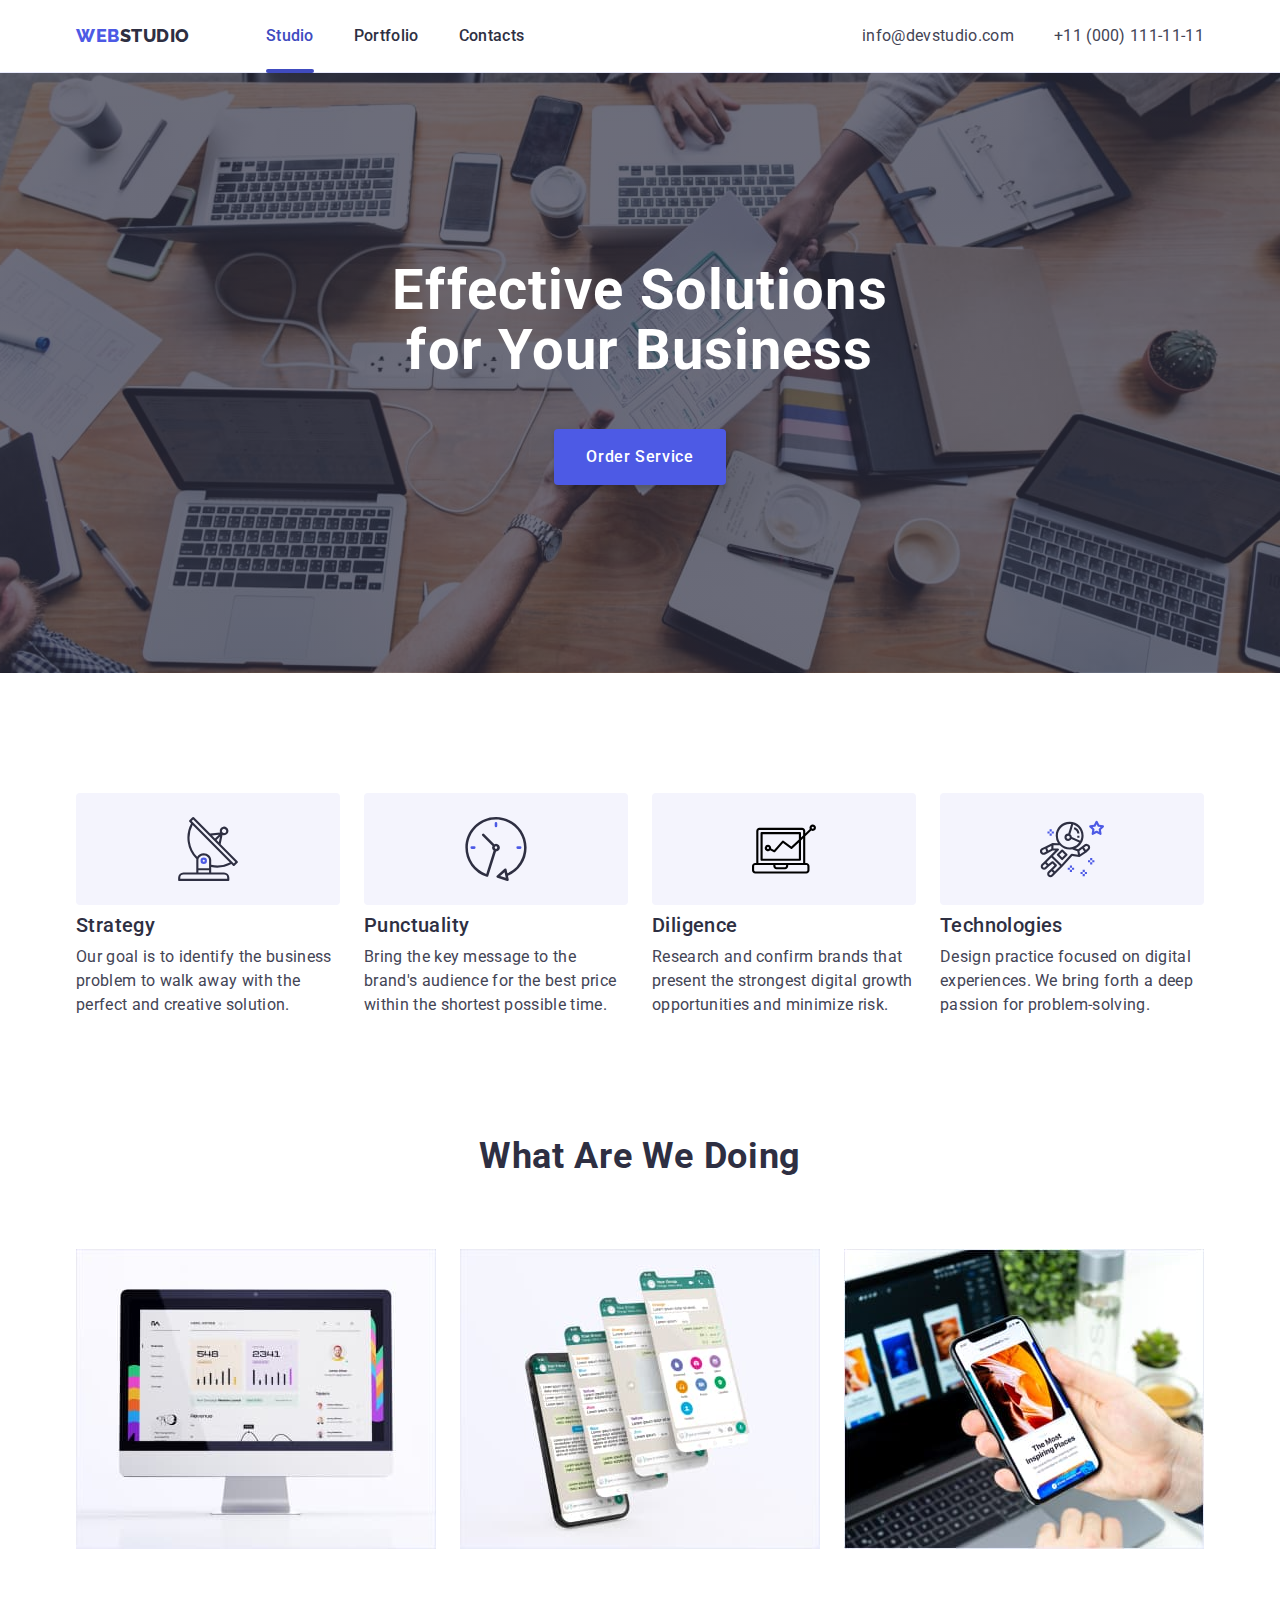
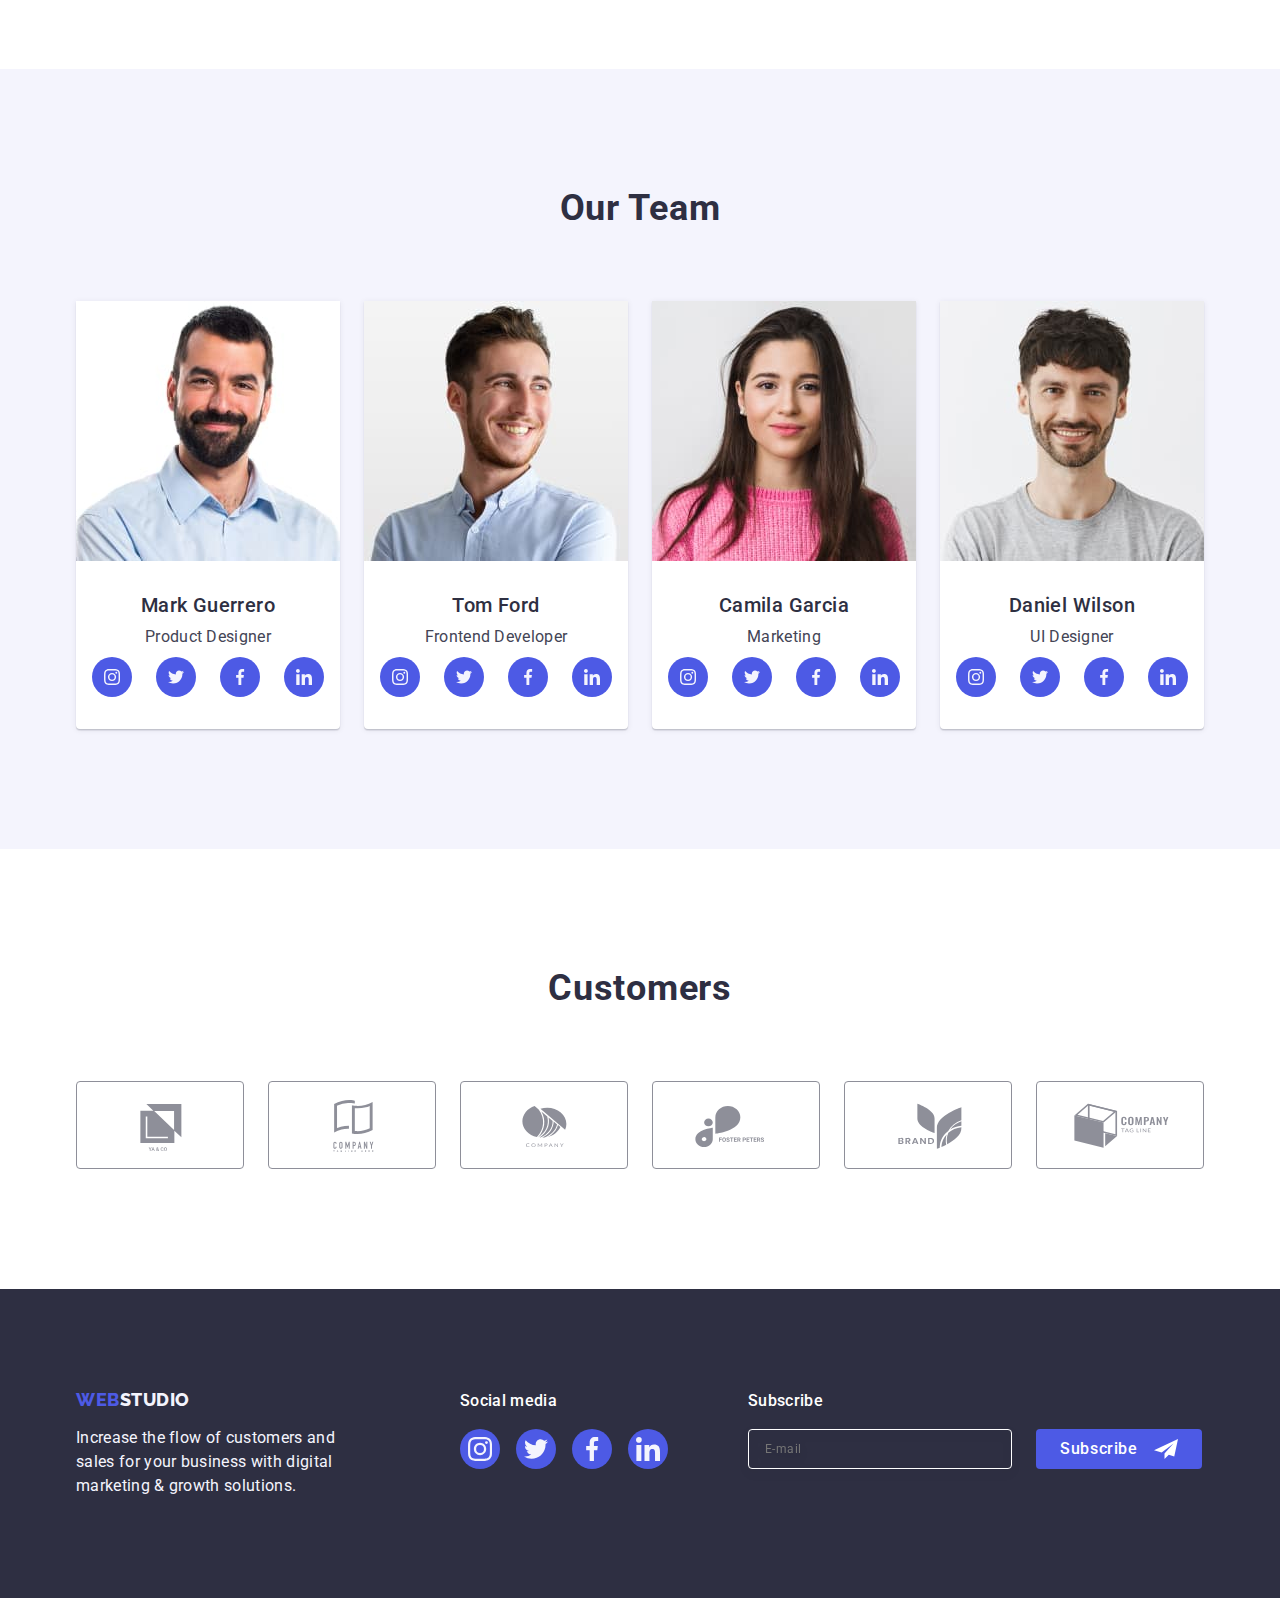
==== index.html @ 2771d373 "Initial commit" ====
<!DOCTYPE html>
<html lang="en">
  <head>
    <meta charset="UTF-8" />
    <meta name="viewport" content="width=device-width, initial-scale=1.0" />
    <link
      href="https://cdn.jsdelivr.net/npm/modern-normalize@2.0.0/modern-normalize.min.css"
      rel="stylesheet"
    />
    <link rel="preconnect" href="https://fonts.googleapis.com" />
    <link rel="preconnect" href="https://fonts.gstatic.com" crossorigin />
    <link
      href="https://fonts.googleapis.com/css2?family=Raleway:wght@800&family=Roboto:wght@400;500;700;900&display=swap"
      rel="stylesheet"
    />
    <link rel="stylesheet" href="./css/styles.css" />
    <title>Main Page</title>
  </head>
  <body>
    <header class="top-line">
      <div class="container navigation-container">
        <nav class="navigation">
          <a href="./index.html" class="logo link"
            >Web<span class="logo-change">Studio</span></a
          >
          <ul class="page-nav list">
            <li><a href="./index.html" class="link current">Studio</a></li>
            <li><a href="./portfolio.html" class="link">Portfolio</a></li>
            <li><a href="" class="link">Contacts</a></li>
          </ul>
        </nav>
        <address class="header-adres">
          <ul class="contacts list">
            <li>
              <a href="mailto:info@devstudio.com" class="link"
                >info@devstudio.com</a
              >
            </li>
            <li>
              <a href="tel:+110001111111" class="link">+11 (000) 111-11-11</a>
            </li>
          </ul>
        </address>
      </div>
    </header>
    <main>
      <section class="main-section">
        <div class="container">
          <h1 class="main-title">Effective Solutions for Your Business</h1>
          <button type="button" class="main-button" data-modal-open>
            Order Service
          </button>
        </div>
      </section>
      <section class="prof-section">
        <div class="container">
          <h2 class="visually-hidden">Advantages</h2>
          <ul class="prof-list list">
            <li class="prof-item">
              <div class="adv-icon-container">
                <svg class="adv-icon" width="64" height="64">
                  <use href="./images/icons.svg#icon-antenna"></use>
                </svg>
              </div>
              <h3 class="prof-title">Strategy</h3>
              <p class="prof-text">
                Our goal is to identify the business problem to walk away with
                the perfect and creative solution.
              </p>
            </li>
            <li class="prof-item">
              <div class="adv-icon-container">
                <svg class="adv-icon" width="64" height="64">
                  <use href="./images/icons.svg#icon-clock"></use>
                </svg>
              </div>
              <h3 class="prof-title">Punctuality</h3>
              <p class="prof-text">
                Bring the key message to the brand's audience for the best price
                within the shortest possible time.
              </p>
            </li>
            <li class="prof-item">
              <div class="adv-icon-container">
                <svg class="adv-icon" width="64" height="64">
                  <use href="./images/icons.svg#icon-vector"></use>
                </svg>
              </div>
              <h3 class="prof-title">Diligence</h3>
              <p class="prof-text">
                Research and confirm brands that present the strongest digital
                growth opportunities and minimize risk.
              </p>
            </li>
            <li class="prof-item">
              <div class="adv-icon-container">
                <svg class="adv-icon" width="64" height="64">
                  <use href="./images/icons.svg#icon-astronaut"></use>
                </svg>
              </div>
              <h3 class="prof-title">Technologies</h3>
              <p class="prof-text">
                Design practice focused on digital experiences. We bring forth a
                deep passion for problem-solving.
              </p>
            </li>
          </ul>
        </div>
      </section>
      <section class="section-projects">
        <div class="container">
          <h2 class="title">What are we doing</h2>
          <ul class="projects-list list">
            <li class="projects-item">
              <img
                src="./images/img1.jpg"
                alt="computer"
                width="360"
                height="300"
              />
            </li>
            <li class="projects-item">
              <img
                src="./images/img2.jpg"
                alt="telephone"
                width="360"
                height="300"
              />
            </li>
            <li class="projects-item">
              <img
                src="./images/img3.jpg"
                alt="telephone"
                width="360"
                height="300"
              />
            </li>
          </ul>
        </div>
      </section>
      <section class="section-our-team">
        <div class="container">
          <h2 class="title">Our Team</h2>
          <ul class="our-team-list list">
            <li class="our-team-item">
              <img
                src="./images/teamcard1.jpg"
                alt="mark"
                width="264"
                height="260"
              />
              <div class="team-container">
                <h3 class="team-title">Mark Guerrero</h3>
                <p class="our-team-text">Product Designer</p>
                <ul class="team-sm-list list">
                  <li class="team-sm-item">
                    <a href="" class="link">
                      <svg class="icon" width="16" height="16">
                        <use
                          href="./images/icons.svg#icon-instagram-logo"
                        ></use>
                      </svg>
                    </a>
                  </li>
                  <li class="team-sm-item">
                    <a href="" class="link">
                      <svg class="icon" width="16" height="16">
                        <use href="./images/icons.svg#icon-twitter-logo"></use>
                      </svg>
                    </a>
                  </li>
                  <li class="team-sm-item">
                    <a href="" class="link">
                      <svg class="icon" width="16" height="16">
                        <use href="./images/icons.svg#icon-facebook-logo"></use>
                      </svg>
                    </a>
                  </li>
                  <li class="team-sm-item">
                    <a href="" class="link">
                      <svg class="icon" width="16" height="16">
                        <use href="./images/icons.svg#icon-linkedin-logo"></use>
                      </svg>
                    </a>
                  </li>
                </ul>
              </div>
            </li>
            <li class="our-team-item">
              <img
                src="./images/teamcard2.jpg"
                alt="tom"
                width="264"
                height="260"
              />
              <div class="team-container">
                <h3 class="team-title">Tom Ford</h3>
                <p class="our-team-text">Frontend Developer</p>
                <ul class="team-sm-list list">
                  <li class="team-sm-item">
                    <a href="" class="link">
                      <svg class="icon" width="16" height="16">
                        <use
                          href="./images/icons.svg#icon-instagram-logo"
                        ></use>
                      </svg>
                    </a>
                  </li>
                  <li class="team-sm-item">
                    <a href="" class="link">
                      <svg class="icon" width="16" height="16">
                        <use href="./images/icons.svg#icon-twitter-logo"></use>
                      </svg>
                    </a>
                  </li>
                  <li class="team-sm-item">
                    <a href="" class="link">
                      <svg class="icon" width="16" height="16">
                        <use href="./images/icons.svg#icon-facebook-logo"></use>
                      </svg>
                    </a>
                  </li>
                  <li class="team-sm-item">
                    <a href="" class="link">
                      <svg class="icon" width="16" height="16">
                        <use href="./images/icons.svg#icon-linkedin-logo"></use>
                      </svg>
                    </a>
                  </li>
                </ul>
              </div>
            </li>
            <li class="our-team-item">
              <img
                src="./images/teamcard3.jpg"
                alt="camila"
                width="264"
                height="260"
              />
              <div class="team-container">
                <h3 class="team-title">Camila Garcia</h3>
                <p class="our-team-text">Marketing</p>
                <ul class="team-sm-list list">
                  <li class="team-sm-item">
                    <a href="" class="link">
                      <svg class="icon" width="16" height="16">
                        <use
                          href="./images/icons.svg#icon-instagram-logo"
                        ></use>
                      </svg>
                    </a>
                  </li>
                  <li class="team-sm-item">
                    <a href="" class="link">
                      <svg class="icon" width="16" height="16">
                        <use href="./images/icons.svg#icon-twitter-logo"></use>
                      </svg>
                    </a>
                  </li>
                  <li class="team-sm-item">
                    <a href="" class="link">
                      <svg class="icon" width="16" height="16">
                        <use href="./images/icons.svg#icon-facebook-logo"></use>
                      </svg>
                    </a>
                  </li>
                  <li class="team-sm-item">
                    <a href="" class="link">
                      <svg class="icon" width="16" height="16">
                        <use href="./images/icons.svg#icon-linkedin-logo"></use>
                      </svg>
                    </a>
                  </li>
                </ul>
              </div>
            </li>
            <li class="our-team-item">
              <img
                src="./images/teamcard4.jpg"
                alt="daniel"
                width="264"
                height="260"
              />
              <div class="team-container">
                <h3 class="team-title">Daniel Wilson</h3>
                <p class="our-team-text">UI Designer</p>
                <ul class="team-sm-list list">
                  <li class="team-sm-item">
                    <a href="" class="link">
                      <svg class="icon" width="16" height="16">
                        <use
                          href="./images/icons.svg#icon-instagram-logo"
                        ></use>
                      </svg>
                    </a>
                  </li>
                  <li class="team-sm-item">
                    <a href="" class="link">
                      <svg class="icon" width="16" height="16">
                        <use href="./images/icons.svg#icon-twitter-logo"></use>
                      </svg>
                    </a>
                  </li>
                  <li class="team-sm-item">
                    <a href="" class="link">
                      <svg class="icon" width="16" height="16">
                        <use href="./images/icons.svg#icon-facebook-logo"></use>
                      </svg>
                    </a>
                  </li>
                  <li class="team-sm-item">
                    <a href="" class="link">
                      <svg class="icon" width="16" height="16">
                        <use href="./images/icons.svg#icon-linkedin-logo"></use>
                      </svg>
                    </a>
                  </li>
                </ul>
              </div>
            </li>
          </ul>
        </div>
      </section>
      <section class="section-customers">
        <div class="container">
          <h2 class="title">Customers</h2>
          <ul class="customers-list list">
            <li class="customers-item">
              <a href="" class="link">
                <svg class="icon" width="104" height="56">
                  <use href="./images/icons.svg#icon-customer-1"></use>
                </svg>
              </a>
            </li>
            <li class="customers-item">
              <a href="" class="link">
                <svg class="icon" width="104" height="56">
                  <use href="./images/icons.svg#icon-customer-2"></use>
                </svg>
              </a>
            </li>
            <li class="customers-item">
              <a href="" class="link">
                <svg class="icon" width="104" height="56">
                  <use href="./images/icons.svg#icon-customer-3"></use>
                </svg>
              </a>
            </li>
            <li class="customers-item">
              <a href="" class="link">
                <svg class="icon" width="104" height="56">
                  <use href="./images/icons.svg#icon-customer-4"></use>
                </svg>
              </a>
            </li>
            <li class="customers-item">
              <a href="" class="link">
                <svg class="icon" width="104" height="56">
                  <use href="./images/icons.svg#icon-customer-5"></use>
                </svg>
              </a>
            </li>
            <li class="customers-item">
              <a href="" class="link">
                <svg class="icon" width="104" height="56">
                  <use href="./images/icons.svg#icon-customer-6"></use>
                </svg>
              </a>
            </li>
          </ul>
        </div>
      </section>
    </main>
    <footer class="bottom">
      <div class="father-footer-container container">
        <div class="footer-info-container">
          <a href="./index.html" class="logo link"
            >Web<span class="logo-change-footer">Studio</span></a
          >
          <p class="footer-text">
            Increase the flow of customers and sales for your business with
            digital marketing & growth solutions.
          </p>
        </div>
        <div class="footer-sm-container">
          <p class="sm-sub-text">Social media</p>
          <ul class="footer-sm-list list">
            <li class="footer-sm-item">
              <a href="" class="link">
                <svg class="icon" width="24" height="24">
                  <use href="./images/icons.svg#icon-instagram-logo"></use>
                </svg>
              </a>
            </li>
            <li class="footer-sm-item">
              <a href="" class="link">
                <svg class="icon" width="24" height="24">
                  <use href="./images/icons.svg#icon-twitter-logo"></use>
                </svg>
              </a>
            </li>
            <li class="footer-sm-item">
              <a href="" class="link">
                <svg class="icon" width="24" height="24">
                  <use href="./images/icons.svg#icon-facebook-logo"></use>
                </svg>
              </a>
            </li>
            <li class="footer-sm-item">
              <a href="" class="link">
                <svg class="icon" width="24" height="24">
                  <use href="./images/icons.svg#icon-linkedin-logo"></use>
                </svg>
              </a>
            </li>
          </ul>
        </div>
        <div class="footer-sub-container">
          <p class="sm-sub-text">Subscribe</p>
          <form class="footer-form">
            <label class="footer-label">
              <input
                type="email"
                class="footer-input"
                name="email-address"
                placeholder="E-mail"
              />
            </label>
            <button type="submit" class="footer-button button">
              Subscribe
              <svg class="icon" width="24" height="24">
                <use href="./images/icons.svg#icon-frame"></use>
              </svg>
            </button>
          </form>
        </div>
      </div>
    </footer>
    <div class="backdrop is-hidden" data-modal>
      <div class="modal">
        <button type="button" class="close-button" data-modal-close>
          <svg class="close-icon" width="8" height="8">
            <use href="./images/icons.svg#icon-close-black"></use>
          </svg>
        </button>
        <p class="modal-p">Leave your contacts and we will call you back</p>
        <form class="modal-form">
          <div class="modal-form-container">
            <label class="modal-label" for="user-name">Name</label>
            <div class="modal-input-container">
              <input
                type="text"
                class="modal-input"
                name="user-name"
                id="user-name"
              />
              <svg class="icon" width="18" height="24">
                <use href="./images/icons.svg#icon-person"></use>
              </svg>
            </div>
          </div>
          <div class="modal-form-container">
            <label class="modal-label" for="user-phone">Phone</label>
            <div class="modal-input-container">
              <input
                type="text"
                class="modal-input"
                name="user-phone"
                id="user-phone"
              />
              <svg class="icon" width="18" height="24">
                <use href="./images/icons.svg#icon-phone"></use>
              </svg>
            </div>
          </div>
          <div class="modal-form-container">
            <label class="modal-label" for="user-email">Email</label>
            <div class="modal-input-container">
              <input
                type="text"
                class="modal-input"
                name="user-email"
                id="user-email"
              />
              <svg class="icon" width="18" height="24">
                <use href="./images/icons.svg#icon-email"></use>
              </svg>
            </div>
          </div>
          <div class="modal-form-area-container">
            <label class="modal-label" for="user-comment">Comment</label>
            <textarea
              class="modal-area"
              id="user-comment"
              name="user-comment"
              placeholder="Text input"
            ></textarea>
          </div>
          <div class="modal-form-check-container">
            <input
              type="checkbox"
              class="visually-hidden"
              name="user-privacy"
              id="user-privacy"
              value="true"
            />
            <label class="modal-check-label" for="user-privacy"
              ><span class="label-span"
                ><svg class="icon" width="10" height="8">
                  <use href="./images/icons.svg#icon-check"></use></svg></span
              >I accept the terms and conditions of the
              <a href="" class="label-link">Privacy Policy</a></label
            >
          </div>
          <button type="submit" class="modal-button">Send</button>
        </form>
      </div>
    </div>
    <script src="./js/modal.js"></script>
  </body>
</html>
---- css/styles.css ----
body {
  font-family: "Roboto", sans-serif;
  color: #434455;
  background-color: var(--white-color);
  font-size: 16px;
  line-height: 1.5;
  letter-spacing: 0.02em;
}

:root {
  --cloud-color: #f4f4fd;
  --navy-color: #2e2f42;
  --white-color: #ffffff;
  --iris-color: #4d5ae5;
  --ocean-color: #404bbf;
  --corn-color: #e7e9fc;
  --light-slate-color: #8e8f99;
  --green-color: #31d0aa;
  --dairy-color: #fcfcfc;
}

p,
h1,
h2,
h3,
h4,
h5,
h6 {
  margin-top: 0;
  margin-bottom: 0;
}

ul {
  margin-top: 0;
  margin-bottom: 0;
  padding-left: 0;
}

img {
  display: block;
}

button {
  font-family: inherit;
  color: currentColor;
}

input {
  font-family: inherit;
}

.container {
  width: 1158px;
  margin: 0 auto;
  padding-left: 15px;
  padding-right: 15px;
}

.navigation-container {
  display: flex;
  justify-content: space-between;
}

.top-line {
  border-bottom: 1px solid var(--corn-color);
  box-shadow: 0px 1px 6px 0px rgba(46, 47, 66, 0.08),
    0px 1px 1px 0px rgba(46, 47, 66, 0.16),
    0px 2px 1px 0px rgba(46, 47, 66, 0.08);
}

.navigation {
  display: flex;
  align-items: center;
}

.logo {
  font-family: "Raleway", sans-serif;
  font-weight: 800;
  font-size: 18px;
  line-height: 1.17;
  letter-spacing: 0.03em;
  text-transform: uppercase;
  text-decoration: none;
  color: var(--iris-color);
  display: flex;
  margin-right: 76px;
}

.logo-change {
  color: var(--navy-color);
}

.list {
  list-style: none;
  padding: 0;
  margin: 0;
}

.page-nav {
  display: flex;
  gap: 40px;
  margin: 0 auto;
}

.page-nav .link {
  font-weight: 500;
  font-style: normal;
  text-decoration: none;
  color: var(--navy-color);
  display: block;
  padding-top: 24px;
  padding-bottom: 24px;
  transition: color 250ms cubic-bezier(0.4, 0, 0.2, 1);
}

.page-nav .link:hover,
.page-nav .link:active,
.page-nav .link:focus {
  color: var(--ocean-color);
}

.page-nav .link.current {
  color: var(--ocean-color);
}

.current {
  position: relative;
}

.current::after {
  content: "";
  width: 100%;
  height: 4px;
  border-radius: 2px;
  position: absolute;
  bottom: -1px;
  background-color: var(--ocean-color);
  left: 0;
}

.header-adres {
  font-style: normal;
  display: flex;
}

.contacts {
  display: flex;
  gap: 40px;
}

.contacts .link {
  font-style: normal;
  text-decoration: none;
  color: #434455;
  display: block;
  padding-top: 24px;
  padding-bottom: 24px;
  transition: color 250ms cubic-bezier(0.4, 0, 0.2, 1);
}

.contacts .link:hover,
.contacts .link:active,
.contacts .link:focus {
  color: var(--ocean-color);
}

.bottom {
  background-color: var(--navy-color);
  padding-top: 100px;
  padding-bottom: 100px;
}

.bottom .logo {
  display: inline-block;
  margin-bottom: 16px;
  margin-right: 0;
}

.logo-change-footer {
  color: var(--cloud-color);
}

.footer-text {
  color: var(--cloud-color);
  display: flex;
  width: 264px;
  flex-direction: column;
  flex-shrink: 0;
}

.father-footer-container {
  display: flex;
  align-items: baseline;
}

.footer-info-container {
  margin-right: 120px;
}

.footer-sm-container {
  margin-right: 80px;
}

.sm-sub-text {
  font-weight: 500;
  color: var(--white-color);
  margin-bottom: 16px;
}

.footer-sm-list {
  display: flex;
  gap: 16px;
}

.footer-sm-list .link {
  display: flex;
  justify-content: center;
  align-items: center;
  width: 40px;
  height: 40px;
  border-radius: 50%;
  background-color: var(--iris-color);
  transition: background-color 250ms cubic-bezier(0.4, 0, 0.2, 1);
}

.footer-sm-list .icon {
  fill: var(--cloud-color);
}

.footer-sm-list .link:hover,
.footer-sm-list .link:focus {
  background-color: var(--green-color);
}

.footer-form {
  display: flex;
  gap: 24px;
}

.footer-input {
  padding-left: 16px;
  border-radius: 4px;
  border: 1px solid var(--white-color);
  width: 264px;
  height: 40px;
  flex-shrink: 0;
  background-color: transparent;
  color: var(--white-color);
  font-size: 12px;
  line-height: 1.5;
  letter-spacing: 0.04em;
  filter: drop-shadow(0px 4px 4px rgba(0, 0, 0, 0.15));
}

.footer-button {
  display: flex;
  cursor: pointer;
  min-width: 165px;
  height: 40px;
  padding: 8px 24px;
  justify-content: center;
  align-items: center;
  border-radius: 4px;
  border: none;
  background-color: var(--iris-color);
  color: var(--white-color);
  font-weight: 500;
  letter-spacing: 0.04em;
  line-height: 1.5;
  text-align: center;
  fill: var(--white-color);
  transition: background-color 250ms cubic-bezier(0.4, 0, 0.2, 1);
}

.footer-button .icon {
  margin-left: 16px;
}

.footer-button:is(:hover, :focus) {
  background-color: var(--green-color);
}

.backdrop.is-hidden {
  visibility: hidden;
  opacity: 0;
  pointer-events: none;
}

.backdrop {
  position: fixed;
  top: 0;
  left: 0;
  width: 100%;
  height: 100%;
  opacity: 1;
  background-color: rgba(46, 47, 66, 0.4);
  transition: opacity 250ms cubic-bezier(0.4, 0, 0.2, 1),
    visibility 250ms cubic-bezier(0.4, 0, 0.2, 1);
  visibility: visible;
}

.modal {
  position: absolute;
  top: 50%;
  left: 50%;
  transform: translate(-50%, -50%) scale(1);
  width: 408px;
  min-height: 584px;
  background-color: var(--dairy-color);
  box-shadow: 0px 2px 1px 0px rgba(0, 0, 0, 0.2),
    0px 1px 3px 0px rgba(0, 0, 0, 0.12), 0px 1px 1px 0px rgba(0, 0, 0, 0.14);
  border-radius: 4px;
  transition: transform 250ms cubic-bezier(0.4, 0, 0.2, 1);
  padding: 72px 24px 24px 24px;
}

.close-button {
  position: absolute;
  top: 24px;
  right: 24px;
  width: 24px;
  height: 24px;
  border-radius: 50%;
  display: flex;
  align-items: center;
  justify-content: center;
  background-color: var(--corn-color);
  border: 1px solid rgba(0, 0, 0, 0.1);
  padding: 0;
  cursor: pointer;
  transition: background-color 250ms cubic-bezier(0.4, 0, 0.2, 1),
    border 250ms cubic-bezier(0.4, 0, 0.2, 1);
}

.close-button:is(:hover, :focus) {
  background-color: var(--ocean-color);
  border: none;
  fill: var(--white-color);
}

.close-icon {
  transition: fill 250ms cubic-bezier(0.4, 0, 0.2, 1);
}

.modal-p {
  font-weight: 500;
  text-align: center;
  color: var(--navy-color);
  margin-bottom: 16px;
}

.modal-form-container {
  margin-bottom: 8px;
}

.modal-label {
  font-size: 12px;
  line-height: 1.17;
  letter-spacing: 0.04em;
  color: var(--light-slate-color);
  display: block;
  margin-bottom: 4px;
}

.modal-input-container {
  position: relative;
}

.modal-input {
  width: 100%;
  height: 40px;
  border: 1px solid rgba(46, 47, 66, 0.4);
  border-radius: 4px;
  background-color: transparent;
  padding-left: 38px;
  outline: transparent;
  transition: border-color 250ms cubic-bezier(0.4, 0, 0.2, 1);
}

.modal-input:focus {
  border-color: var(--iris-color);
}

.modal-input-container .icon {
  position: absolute;
  left: 16px;
  top: 50%;
  transform: translateY(-50%);
  transition: fill 250ms cubic-bezier(0.4, 0, 0.2, 1);
}

.modal-input:focus + .icon {
  fill: var(--iris-color);
}

.modal-form-area-container {
  margin-bottom: 16px;
}

.modal-area {
  width: 100%;
  height: 120px;
  font-size: 12px;
  line-height: 1.17;
  letter-spacing: 0.04em;
  color: rgba(46, 47, 66, 0.4);
  border: 1px solid rgba(46, 47, 66, 0.4);
  border-radius: 4px;
  background-color: transparent;
  padding: 8px 16px;
  outline: transparent;
  resize: none;
  transition: border-color 250ms cubic-bezier(0.4, 0, 0.2, 1);
}

.modal-area:focus {
  border-color: var(--iris-color);
}

.modal-form-check-container {
  margin-bottom: 24px;
}

.modal-check-label {
  font-size: 12px;
  line-height: 1.17;
  letter-spacing: 0.04em;
  color: var(--light-slate-color);
}

.label-span {
  width: 16px;
  height: 16px;
  border: 1px solid rgba(46, 47, 66, 0.4);
  border-radius: 2px;
  transition: background-color 250ms cubic-bezier(0.4, 0, 0.2, 1),
    border 250ms cubic-bezier(0.4, 0, 0.2, 1),
    fill 250ms cubic-bezier(0.4, 0, 0.2, 1);
  display: inline-flex;
  align-items: center;
  justify-content: center;
  fill: transparent;
  margin-right: 8px;
}

.modal-form-check-container
  input[type="checkbox"]:checked
  + .modal-check-label
  .label-span {
  background-color: var(--ocean-color);
  border: none;
  fill: var(--cloud-color);
}

.label-link {
  color: var(--iris-color);
}

.modal-button {
  display: block;
  margin: 0 auto;
  min-width: 169px;
  height: 56px;
  font-weight: 500;
  letter-spacing: 0.04em;
  line-height: 1.5;
  color: var(--white-color);
  cursor: pointer;
  background-color: var(--iris-color);
  border: none;
  border-radius: 4px;
  transition: background-color 250ms cubic-bezier(0.4, 0, 0.2, 1);
}

.modal-button:is(:hover, :focus) {
  background-color: var(--ocean-color);
}

.main-section {
  background-image: linear-gradient(
      rgba(46, 47, 66, 0.7),
      rgba(46, 47, 66, 0.7)
    ),
    url(../images/people-office.jpg);
  background-repeat: no-repeat;
  background-position: center;
  background-size: cover;
  margin: 0 auto;
  background-color: var(--navy-color);
  padding-top: 188px;
  padding-bottom: 188px;
  max-width: 1440px;
}

.main-title {
  font-size: 56px;
  font-weight: 700;
  line-height: 1.07;
  letter-spacing: 0.02em;
  text-align: center;
  color: var(--white-color);
  display: flex;
  max-width: 496px;
  flex-direction: column;
  flex-shrink: 0;
  margin: 0 auto;
  margin-bottom: 48px;
}

.main-button {
  font-weight: 500;
  letter-spacing: 0.04em;
  line-height: 1.5;
  color: var(--white-color);
  background-color: var(--iris-color);
  cursor: pointer;
  display: block;
  min-width: 169px;
  padding: 16px 32px;
  border: none;
  border-radius: 4px;
  box-shadow: 0px 4px 4px 0px rgba(0, 0, 0, 0.15);
  margin: 0 auto;
  transition: background-color 250ms cubic-bezier(0.4, 0, 0.2, 1);
}

.main-button:hover,
.main-button:focus {
  background-color: var(--ocean-color);
}

.prof-list {
  display: flex;
  gap: 24px;
}

.prof-item {
  width: calc((100% - 72px) / 4);
}

.prof-section {
  padding-top: 120px;
  padding-bottom: 120px;
}

.visually-hidden {
  position: absolute;
  overflow: hidden;
  clip: rect(0 0 0 0);
  clip-path: inset(100%);
  white-space: nowrap;
  width: 1px;
  height: 1px;
  margin: -1px;
  padding: 0;
  border: 0;
}

.adv-icon-container {
  display: flex;
  justify-content: center;
  align-items: center;
  height: 112px;
  border-radius: 4px;
  background-color: var(--cloud-color);
  margin-bottom: 8px;
}

.prof-title {
  font-size: 20px;
  font-weight: 500;
  line-height: 1.2;
  letter-spacing: 0.02em;
  color: var(--navy-color);
  margin-bottom: 8px;
}

.section-projects {
  padding-bottom: 120px;
}

.projects-list {
  display: flex;
  gap: 24px;
}

.projects-item {
  width: calc((100% - 48px) / 3);
}

.section-projects .title {
  font-size: 36px;
  font-weight: 700;
  line-height: 1.11;
  letter-spacing: 0.02em;
  text-transform: capitalize;
  color: var(--navy-color);
  text-align: center;
  margin-bottom: 72px;
}

.section-our-team {
  background-color: var(--cloud-color);
  padding-top: 120px;
  padding-bottom: 120px;
}

.section-our-team .title {
  font-size: 36px;
  font-weight: 700;
  line-height: 1.11;
  letter-spacing: 0.02em;
  text-transform: capitalize;
  color: var(--navy-color);
  text-align: center;
  margin-bottom: 72px;
}

.our-team-list {
  display: flex;
  gap: 24px;
}

.our-team-item {
  width: calc((100% - 72px) / 4);
  background-color: var(--white-color);
  border-radius: 0px 0px 4px 4px;
  box-shadow: 0px 2px 1px 0px rgba(46, 47, 66, 0.08),
    0px 1px 1px 0px rgba(46, 47, 66, 0.16),
    0px 1px 6px 0px rgba(46, 47, 66, 0.08);
}

.team-container {
  padding: 32px 0;
}

.team-title {
  font-size: 20px;
  font-weight: 500;
  line-height: 1.2;
  letter-spacing: 0.02em;
  color: var(--navy-color);
  text-align: center;
  margin-bottom: 8px;
}

.our-team-text {
  text-align: center;
  margin-bottom: 8px;
}

.team-sm-list {
  display: flex;
  gap: 24px;
  justify-content: center;
}

.team-sm-list .link {
  display: flex;
  justify-content: center;
  align-items: center;
  width: 40px;
  height: 40px;
  border-radius: 50%;
  background-color: var(--iris-color);
  transition: background-color 250ms cubic-bezier(0.4, 0, 0.2, 1);
}

.team-sm-list .link:hover,
.team-sm-list .link:focus {
  background-color: var(--ocean-color);
}

.team-sm-list .icon {
  fill: var(--cloud-color);
}

.section-customers {
  padding-top: 120px;
  padding-bottom: 120px;
}

.section-customers .title {
  font-size: 36px;
  font-weight: 700;
  line-height: 1.11;
  letter-spacing: 0.02em;
  text-transform: capitalize;
  color: var(--navy-color);
  text-align: center;
  margin-bottom: 72px;
}

.customers-list {
  display: flex;
  gap: 24px;
}

.customers-list .link {
  display: flex;
  justify-content: center;
  align-items: center;
  width: 168px;
  height: 88px;
  border-radius: 4px;
  color: var(--light-slate-color);
  border: 1px solid var(--light-slate-color);
  transition: border-color 250ms cubic-bezier(0.4, 0, 0.2, 1),
    color 250ms cubic-bezier(0.4, 0, 0.2, 1);
}

.customers-list .link:hover,
.customers-list .link:focus {
  border: 1px solid var(--ocean-color);
  color: var(--ocean-color);
}

.customers-list .icon {
  fill: currentColor;
  transition: fill 250ms cubic-bezier(0.4, 0, 0.2, 1);
}

.customers-list .link:is(:hover, :focus) .icon {
  fill: var(--ocean-color);
}

.section-portfolio {
  padding-top: 96px;
  padding-bottom: 120px;
}

.portfolio-button-list {
  display: flex;
  justify-content: center;
  gap: 24px;
  margin-bottom: 72px;
}

.portfolio-button {
  font-weight: 500;
  letter-spacing: 0.04em;
  line-height: 1.5;
  color: var(--iris-color);
  text-align: center;
  cursor: pointer;
  background-color: var(--cloud-color);
  padding: 12px 24px;
  border: 1px solid var(--corn-color);
  border-radius: 4px;
  transition: color 250ms cubic-bezier(0.4, 0, 0.2, 1),
    background-color 250ms cubic-bezier(0.4, 0, 0.2, 1),
    border-color 250ms cubic-bezier(0.4, 0, 0.2, 1),
    box-shadow 250ms cubic-bezier(0.4, 0, 0.2, 1);
}

.portfolio-button:hover,
.portfolio-button:active,
.portfolio-button:focus {
  color: var(--white-color);
  background-color: var(--ocean-color);
  border: 1px solid transparent;
  box-shadow: 0px 2px 2px 0px rgba(0, 0, 0, 0.12),
    0px 2px 1px 0px rgba(0, 0, 0, 0.08), 0px 3px 1px 0px rgba(0, 0, 0, 0.1);
}

.portfolio-app-list {
  display: flex;
  flex-wrap: wrap;
  row-gap: 48px;
  column-gap: 24px;
}

.portfolio-app-item {
  width: calc((100% - 48px) / 3);
}

.portfolio-link {
  transition: box-shadow 250ms cubic-bezier(0.4, 0, 0.2, 1);
  display: block;
  background-color: var(--white-color);
}

.portfolio-link:is(:hover, :focus) {
  box-shadow: 0px 2px 1px 0px rgba(46, 47, 66, 0.08),
    0px 1px 1px 0px rgba(46, 47, 66, 0.16),
    0px 1px 6px 0px rgba(46, 47, 66, 0.08);
}

.overlay {
  position: relative;
  overflow: hidden;
}

.text-overlay {
  color: var(--cloud-color);
  padding: 40px 32px;
  position: absolute;
  top: 0;
  left: 0;
  width: 100%;
  height: 100%;
  transform: translateY(100%);
  transition: transform 250ms cubic-bezier(0.4, 0, 0.2, 1);
  background-color: var(--iris-color);
}

.portfolio-link:is(:hover, :focus) .text-overlay {
  transform: translateY(0);
}

.app-container {
  padding: 32px 16px;
  border: 1px solid var(--corn-color);
  border-top: none;
}

.portfolio-title {
  font-size: 20px;
  font-weight: 500;
  line-height: 1.2;
  letter-spacing: 0.02em;
  color: var(--navy-color);
  margin-bottom: 8px;
}

.portfolio-app-item .link {
  text-decoration: none;
}

.portfolio-text {
  color: #434455;
}
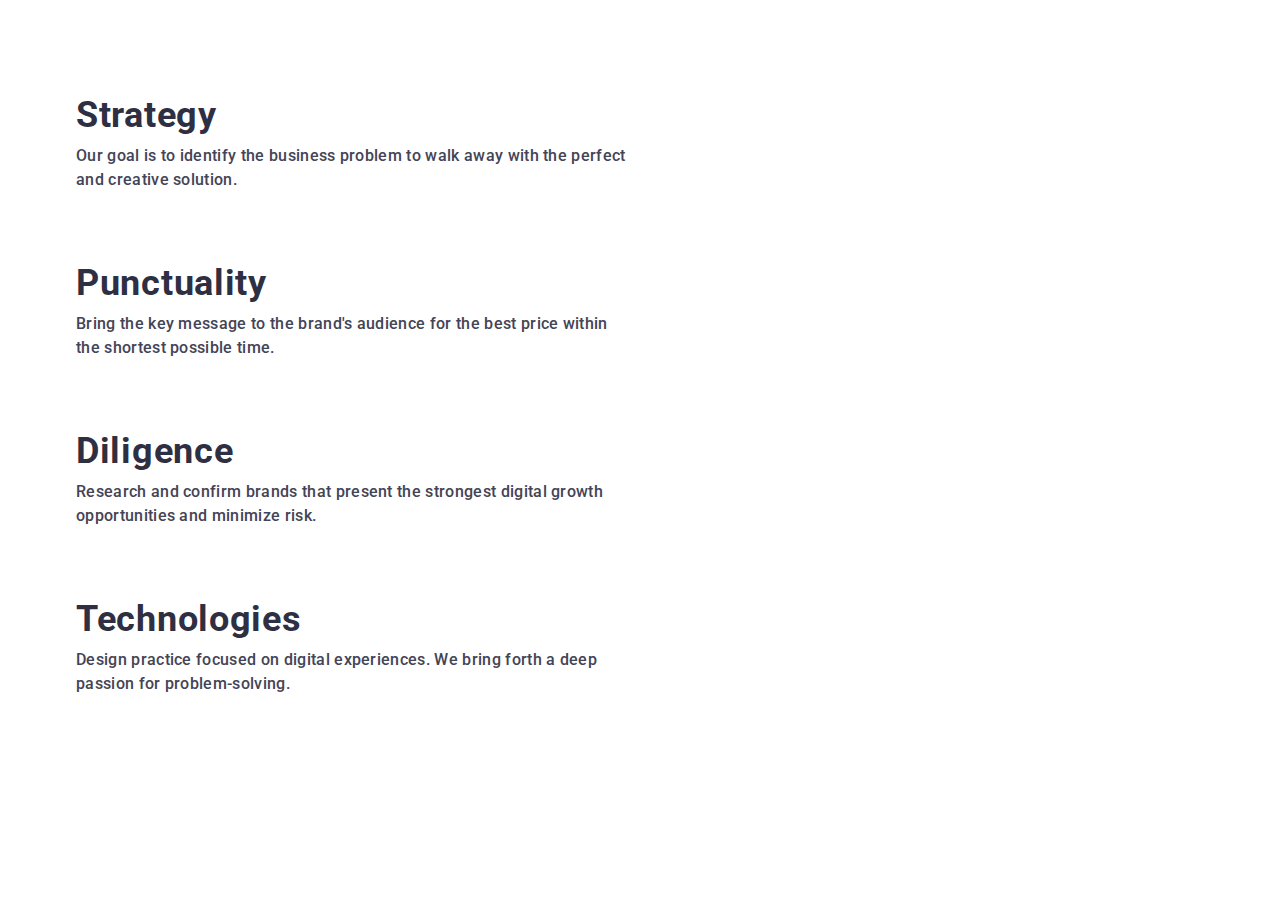
==== commit 1ee264a9: "1st" ====
--- a/index.html
+++ b/index.html
@@ -14,10 +14,11 @@
       rel="stylesheet"
     />
     <link rel="stylesheet" href="./css/styles.css" />
+    <link rel="stylesheet" href="./css/media.css" />
     <title>Main Page</title>
   </head>
   <body>
-    <header class="top-line">
+    <!-- <header class="top-line">
       <div class="container navigation-container">
         <nav class="navigation">
           <a href="./index.html" class="logo link"
@@ -42,16 +43,16 @@
           </ul>
         </address>
       </div>
-    </header>
+    </header> -->
     <main>
-      <section class="main-section">
+      <!-- <section class="main-section">
         <div class="container">
           <h1 class="main-title">Effective Solutions for Your Business</h1>
           <button type="button" class="main-button" data-modal-open>
             Order Service
           </button>
         </div>
-      </section>
+      </section> -->
       <section class="prof-section">
         <div class="container">
           <h2 class="visually-hidden">Advantages</h2>
@@ -107,7 +108,7 @@
           </ul>
         </div>
       </section>
-      <section class="section-projects">
+      <!-- <section class="section-projects">
         <div class="container">
           <h2 class="title">What are we doing</h2>
           <ul class="projects-list list">
@@ -137,8 +138,8 @@
             </li>
           </ul>
         </div>
-      </section>
-      <section class="section-our-team">
+      </section> -->
+      <!-- <section class="section-our-team">
         <div class="container">
           <h2 class="title">Our Team</h2>
           <ul class="our-team-list list">
@@ -320,8 +321,8 @@
             </li>
           </ul>
         </div>
-      </section>
-      <section class="section-customers">
+      </section> -->
+      <!-- <section class="section-customers">
         <div class="container">
           <h2 class="title">Customers</h2>
           <ul class="customers-list list">
@@ -369,9 +370,9 @@
             </li>
           </ul>
         </div>
-      </section>
+      </section> -->
     </main>
-    <footer class="bottom">
+    <!-- <footer class="bottom">
       <div class="father-footer-container container">
         <div class="footer-info-container">
           <a href="./index.html" class="logo link"
@@ -435,7 +436,7 @@
           </form>
         </div>
       </div>
-    </footer>
+    </footer> -->
     <div class="backdrop is-hidden" data-modal>
       <div class="modal">
         <button type="button" class="close-button" data-modal-close>
--- a/css/styles.css
+++ b/css/styles.css
@@ -50,10 +50,11 @@
 }
 
 .container {
-  width: 1158px;
-  margin: 0 auto;
+  width: 100%;
+  max-width: 428px;
   padding-left: 15px;
   padding-right: 15px;
+  margin: 0 auto;
 }
 
 .navigation-container {
@@ -531,16 +532,21 @@
 
 .prof-list {
   display: flex;
-  gap: 24px;
+  /* gap: 24px; */
+  flex-wrap: wrap;
+  gap: 72px;
 }
 
 .prof-item {
-  width: calc((100% - 72px) / 4);
+  /* width: calc((100% - 72px) / 4); */
+  width: 100%;
 }
 
 .prof-section {
-  padding-top: 120px;
-  padding-bottom: 120px;
+  /* padding-top: 120px;
+  padding-bottom: 120px; */
+  padding-top: 96px;
+  padding-bottom: 48px;
 }
 
 .visually-hidden {
@@ -557,22 +563,31 @@
 }
 
 .adv-icon-container {
-  display: flex;
+  /* display: flex; */
   justify-content: center;
   align-items: center;
   height: 112px;
   border-radius: 4px;
   background-color: var(--cloud-color);
   margin-bottom: 8px;
+  display: none;
 }
 
 .prof-title {
-  font-size: 20px;
-  font-weight: 500;
-  line-height: 1.2;
+  /* font-size: 20px;
+  font-weight: 500;
+  line-height: 1.2; */
+  font-size: 36px;
+  font-weight: 700;
+  line-height: 1.11;
   letter-spacing: 0.02em;
   color: var(--navy-color);
   margin-bottom: 8px;
+  text-align: center;
+}
+
+.prof-text {
+  font-weight: 500;
 }
 
 .section-projects {
--- a/css/media.css
+++ b/css/media.css
@@ -0,0 +1,26 @@
+@media screen and (min-width: 768px) {
+  .container {
+    max-width: 768px;
+  }
+
+  .prof-section {
+    padding-top: 96px;
+    padding-bottom: 96px;
+  }
+
+  .prof-item {
+    width: calc((100% - 24px) / 2);
+  }
+
+  .prof-title {
+    text-align: left;
+  }
+}
+
+@media screen and (min-width: 1158px) {
+  .container {
+    max-width: 1158px;
+    padding-left: 15px;
+    padding-right: 15px;
+  }
+}
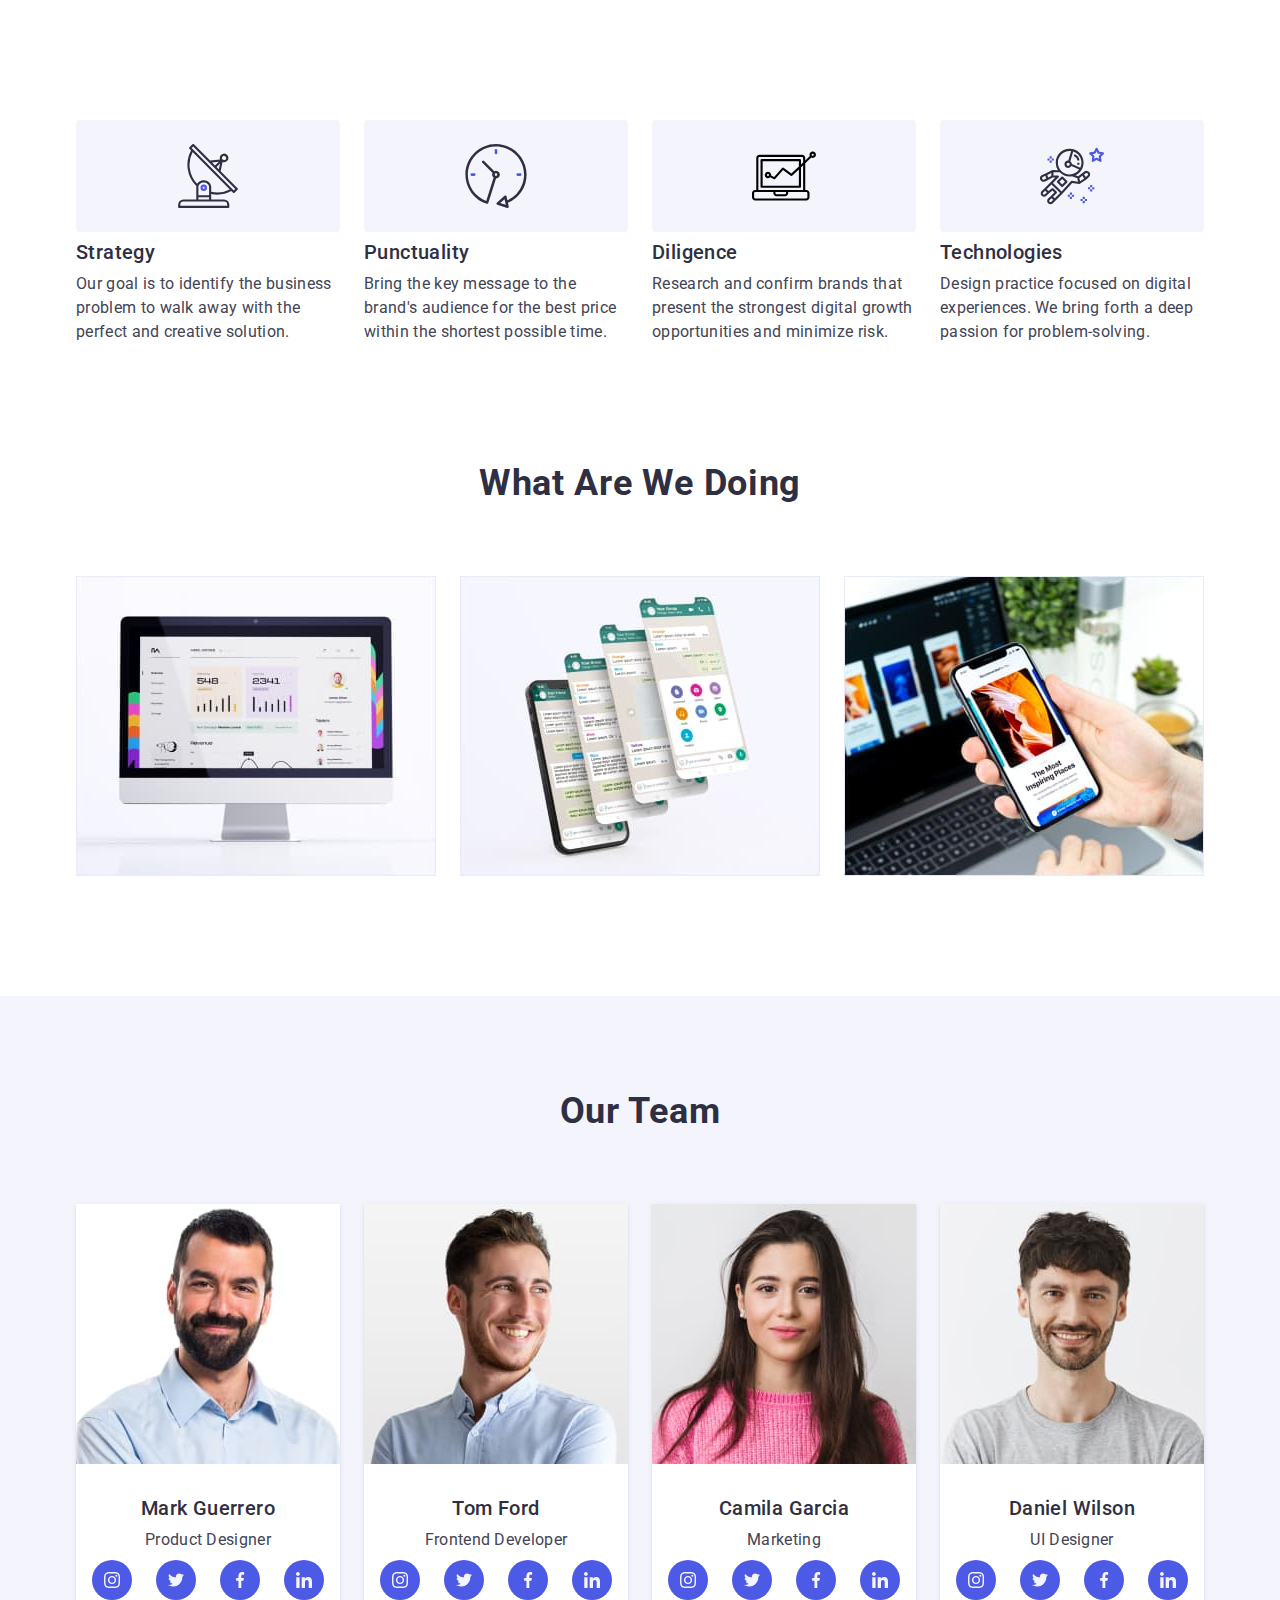
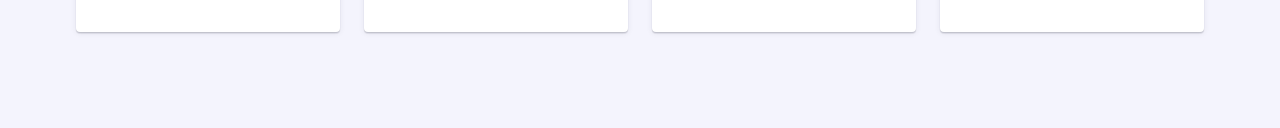
==== commit 81dae36f: "2cnd" ====
--- a/index.html
+++ b/index.html
@@ -108,7 +108,7 @@
           </ul>
         </div>
       </section>
-      <!-- <section class="section-projects">
+      <section class="section-projects">
         <div class="container">
           <h2 class="title">What are we doing</h2>
           <ul class="projects-list list">
@@ -138,8 +138,8 @@
             </li>
           </ul>
         </div>
-      </section> -->
-      <!-- <section class="section-our-team">
+      </section>
+      <section class="section-our-team">
         <div class="container">
           <h2 class="title">Our Team</h2>
           <ul class="our-team-list list">
@@ -149,6 +149,7 @@
                 alt="mark"
                 width="264"
                 height="260"
+                class="team-img"
               />
               <div class="team-container">
                 <h3 class="team-title">Mark Guerrero</h3>
@@ -193,6 +194,7 @@
                 alt="tom"
                 width="264"
                 height="260"
+                class="team-img"
               />
               <div class="team-container">
                 <h3 class="team-title">Tom Ford</h3>
@@ -237,6 +239,7 @@
                 alt="camila"
                 width="264"
                 height="260"
+                class="team-img"
               />
               <div class="team-container">
                 <h3 class="team-title">Camila Garcia</h3>
@@ -281,6 +284,7 @@
                 alt="daniel"
                 width="264"
                 height="260"
+                class="team-img"
               />
               <div class="team-container">
                 <h3 class="team-title">Daniel Wilson</h3>
@@ -321,7 +325,7 @@
             </li>
           </ul>
         </div>
-      </section> -->
+      </section>
       <!-- <section class="section-customers">
         <div class="container">
           <h2 class="title">Customers</h2>
--- a/css/styles.css
+++ b/css/styles.css
@@ -534,7 +534,7 @@
   display: flex;
   /* gap: 24px; */
   flex-wrap: wrap;
-  gap: 72px;
+  gap: 72px 24px;
 }
 
 .prof-item {
@@ -590,34 +590,20 @@
   font-weight: 500;
 }
 
-.section-projects {
-  padding-bottom: 120px;
-}
-
 .projects-list {
-  display: flex;
-  gap: 24px;
-}
-
-.projects-item {
-  width: calc((100% - 48px) / 3);
+  display: none;
 }
 
 .section-projects .title {
-  font-size: 36px;
-  font-weight: 700;
-  line-height: 1.11;
-  letter-spacing: 0.02em;
-  text-transform: capitalize;
-  color: var(--navy-color);
-  text-align: center;
-  margin-bottom: 72px;
+  display: none;
 }
 
 .section-our-team {
   background-color: var(--cloud-color);
-  padding-top: 120px;
-  padding-bottom: 120px;
+  /* padding-top: 120px;
+  padding-bottom: 120px; */
+  padding-top: 96px;
+  padding-bottom: 96px;
 }
 
 .section-our-team .title {
@@ -631,13 +617,22 @@
   margin-bottom: 72px;
 }
 
+.team-img {
+  margin: 0 auto;
+}
+
 .our-team-list {
   display: flex;
-  gap: 24px;
+  /* gap: 24px; */
+  row-gap: 72px;
+  flex-wrap: wrap;
+  justify-content: center;
 }
 
 .our-team-item {
-  width: calc((100% - 72px) / 4);
+  /* width: calc((100% - 72px) / 4); */
+  width: 100%;
+  max-width: 264px;
   background-color: var(--white-color);
   border-radius: 0px 0px 4px 4px;
   box-shadow: 0px 2px 1px 0px rgba(46, 47, 66, 0.08),
--- a/css/media.css
+++ b/css/media.css
@@ -15,6 +15,14 @@
   .prof-title {
     text-align: left;
   }
+
+  .our-team-item {
+    width: calc((100% - 24px) / 2);
+  }
+
+  .our-team-list {
+    gap: 64px 24px;
+  }
 }
 
 @media screen and (min-width: 1158px) {
@@ -23,4 +31,66 @@
     padding-left: 15px;
     padding-right: 15px;
   }
+
+  .prof-section {
+    padding-top: 120px;
+    padding-bottom: 120px;
+  }
+
+  .prof-list {
+    display: flex;
+    gap: 24px;
+  }
+
+  .prof-item {
+    width: calc((100% - 72px) / 4);
+  }
+
+  .adv-icon-container {
+    display: flex;
+  }
+
+  .prof-title {
+    font-size: 20px;
+    font-weight: 500;
+    line-height: 1.2;
+  }
+
+  .prof-text {
+    font-weight: normal;
+  }
+
+  .section-projects {
+    padding-bottom: 120px;
+  }
+
+  .projects-list {
+    display: flex;
+    gap: 24px;
+  }
+
+  .projects-item {
+    width: calc((100% - 48px) / 3);
+  }
+
+  .section-projects .title {
+    font-size: 36px;
+    font-weight: 700;
+    line-height: 1.11;
+    letter-spacing: 0.02em;
+    text-transform: capitalize;
+    color: var(--navy-color);
+    text-align: center;
+    margin-bottom: 72px;
+    display: block;
+  }
+
+  .our-team-list {
+    display: flex;
+    gap: 24px;
+  }
+
+  .our-team-item {
+    width: calc((100% - 72px) / 4);
+  }
 }
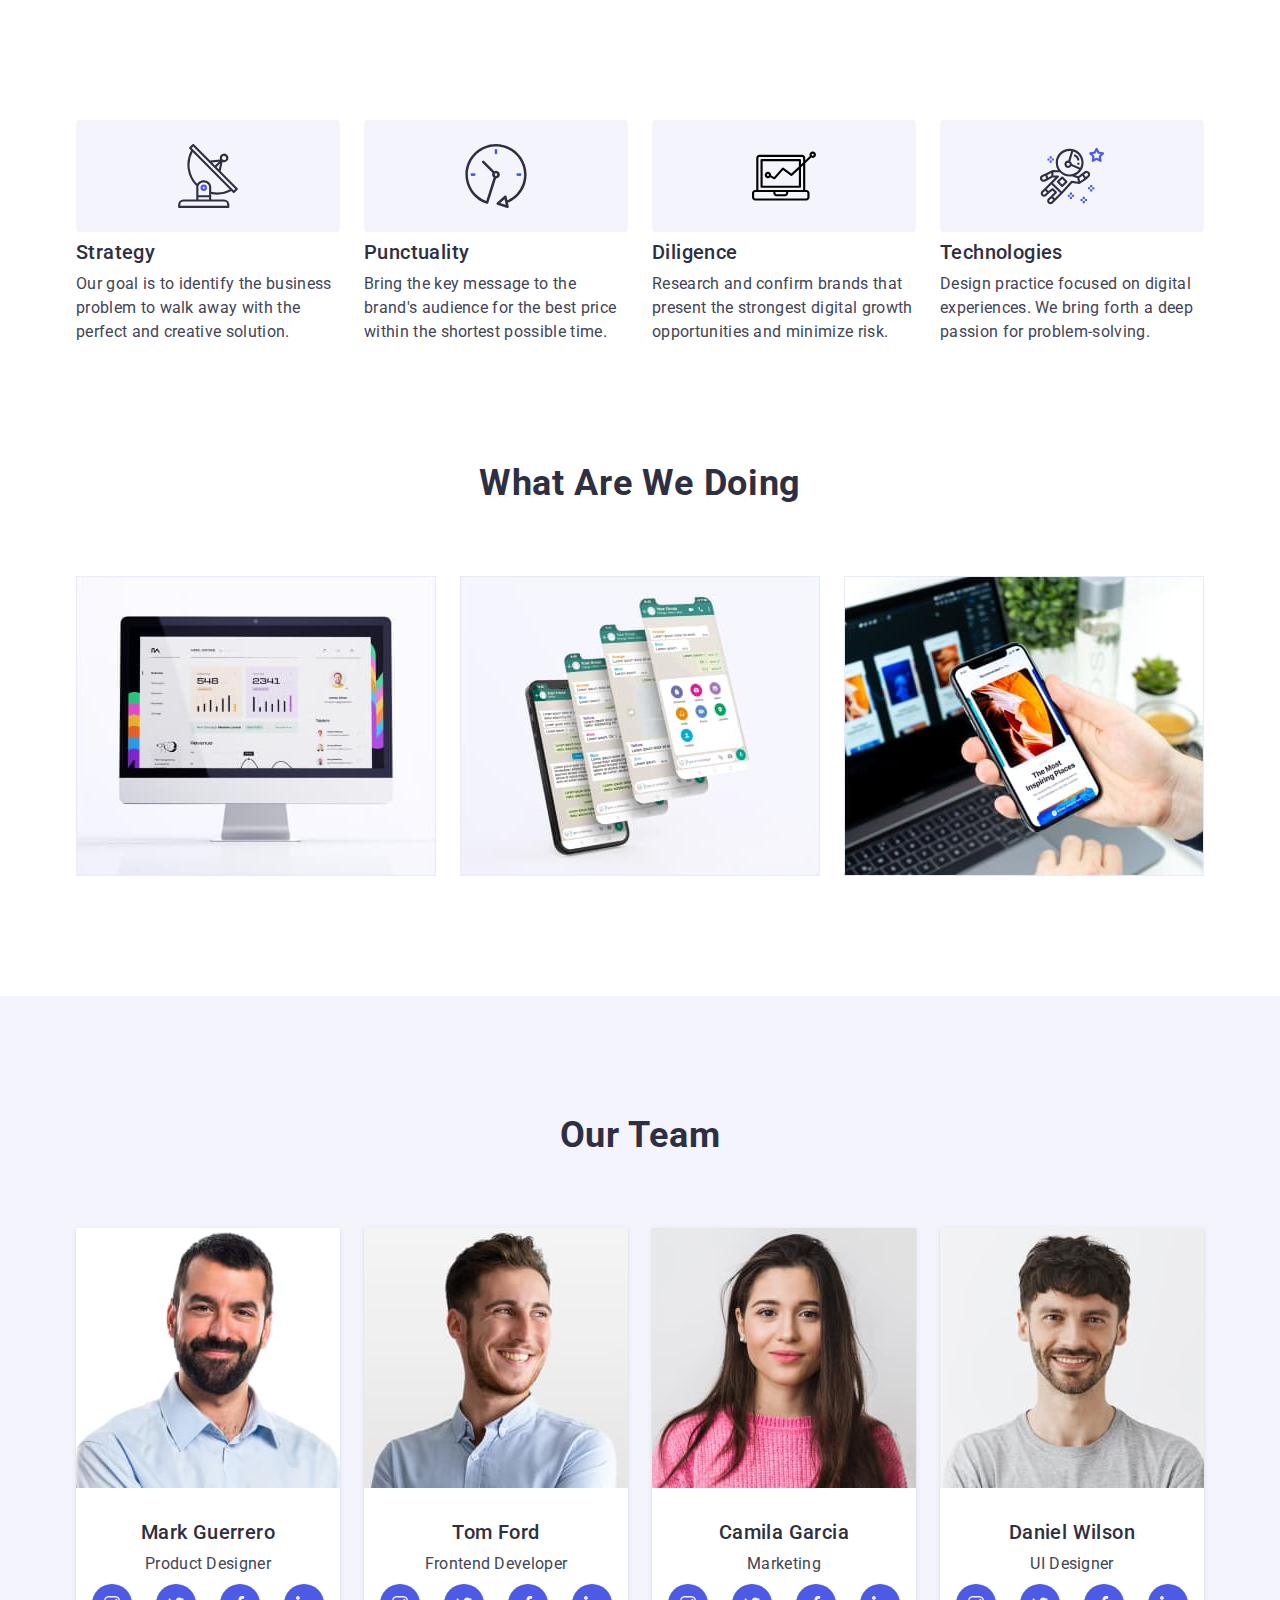
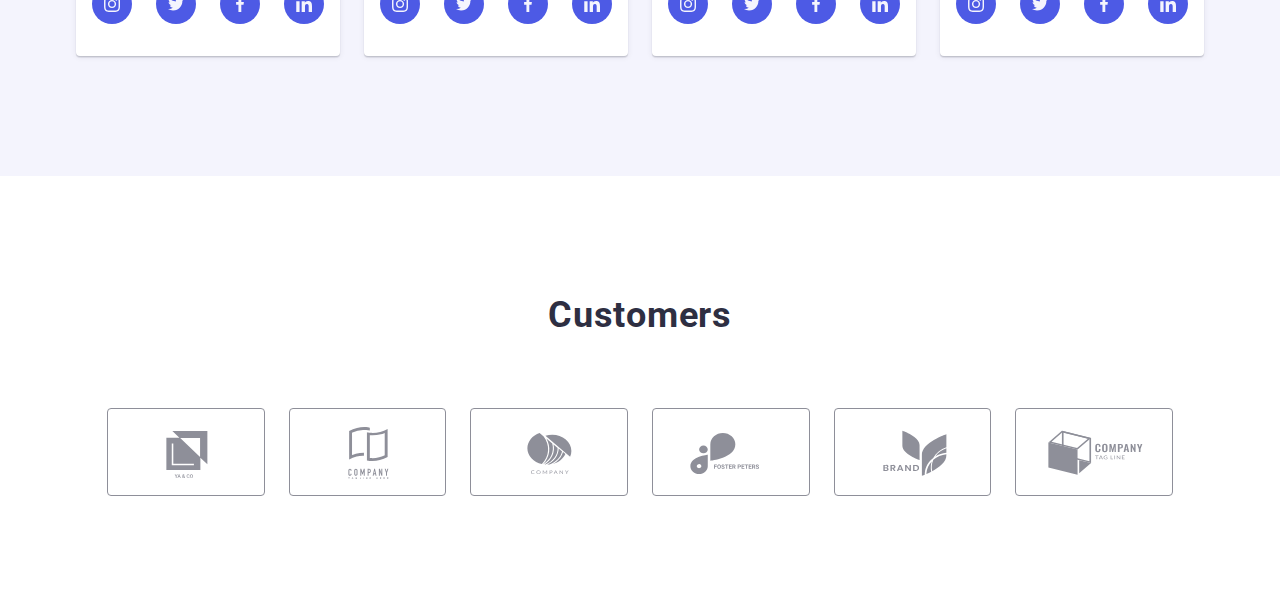
==== commit 5a7aa319: "3d" ====
--- a/index.html
+++ b/index.html
@@ -326,7 +326,7 @@
           </ul>
         </div>
       </section>
-      <!-- <section class="section-customers">
+      <section class="section-customers">
         <div class="container">
           <h2 class="title">Customers</h2>
           <ul class="customers-list list">
@@ -374,7 +374,7 @@
             </li>
           </ul>
         </div>
-      </section> -->
+      </section>
     </main>
     <!-- <footer class="bottom">
       <div class="father-footer-container container">
--- a/css/styles.css
+++ b/css/styles.css
@@ -686,8 +686,10 @@
 }
 
 .section-customers {
-  padding-top: 120px;
-  padding-bottom: 120px;
+  /* padding-top: 120px;
+  padding-bottom: 120px; */
+  padding-top: 96px;
+  padding-bottom: 96px;
 }
 
 .section-customers .title {
@@ -703,14 +705,20 @@
 
 .customers-list {
   display: flex;
-  gap: 24px;
+  /* gap: 24px; */
+  flex-wrap: wrap;
+  gap: 72px 16px;
+}
+
+.customers-item {
+  width: calc((100% - 16px) / 2);
 }
 
 .customers-list .link {
   display: flex;
   justify-content: center;
   align-items: center;
-  width: 168px;
+  max-width: 190px;
   height: 88px;
   border-radius: 4px;
   color: var(--light-slate-color);
--- a/css/media.css
+++ b/css/media.css
@@ -22,6 +22,19 @@
 
   .our-team-list {
     gap: 64px 24px;
+  }
+
+  .customers-list {
+    gap: 72px 24px;
+    justify-content: center;
+  }
+
+  .customers-item {
+    width: calc((75% - 48px) / 3);
+  }
+
+  .customers-list .link {
+    max-width: 168px;
   }
 }
 
@@ -85,6 +98,11 @@
     display: block;
   }
 
+  .section-our-team {
+    padding-top: 120px;
+    padding-bottom: 120px;
+  }
+
   .our-team-list {
     display: flex;
     gap: 24px;
@@ -93,4 +111,18 @@
   .our-team-item {
     width: calc((100% - 72px) / 4);
   }
+
+  .section-customers {
+    padding-top: 120px;
+    padding-bottom: 120px;
+  }
+
+  .customers-list {
+    display: flex;
+    gap: 24px;
+  }
+
+  .customers-item {
+    width: calc((100% - 24px) / 7);
+  }
 }
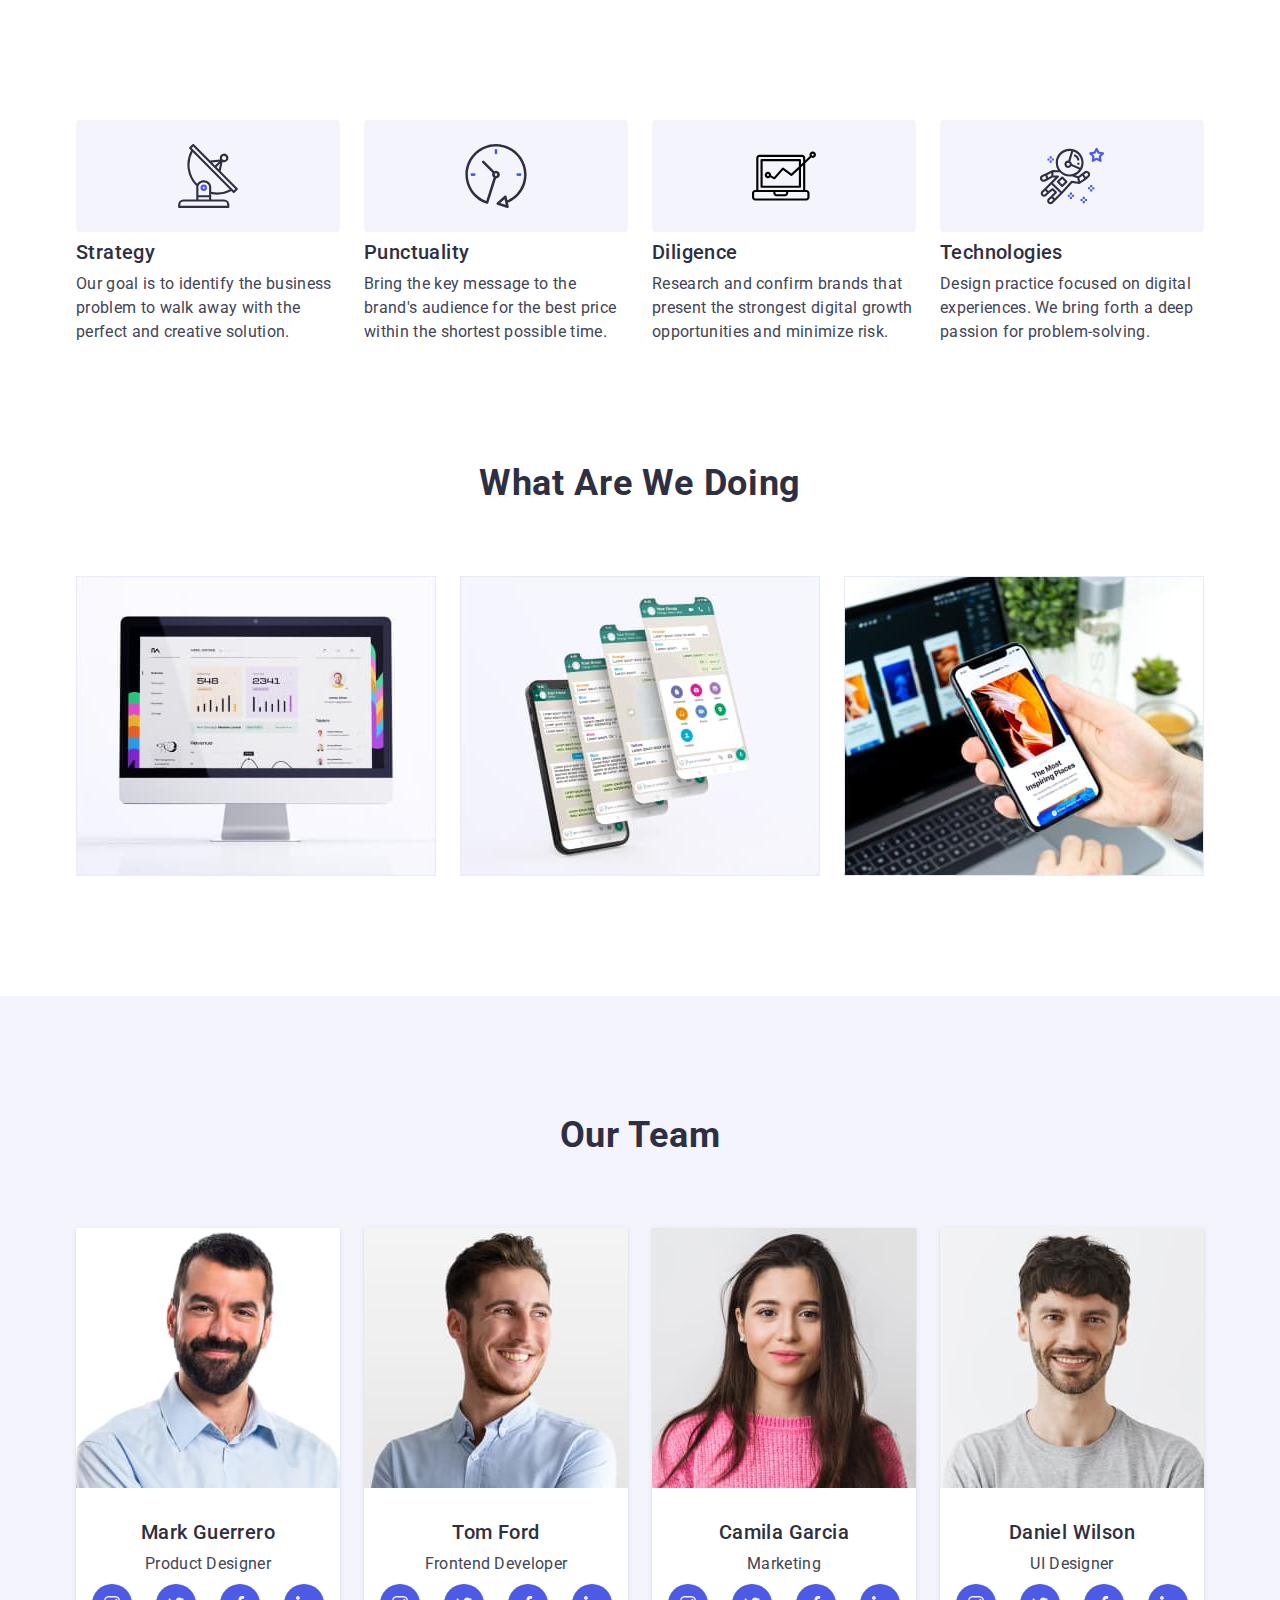
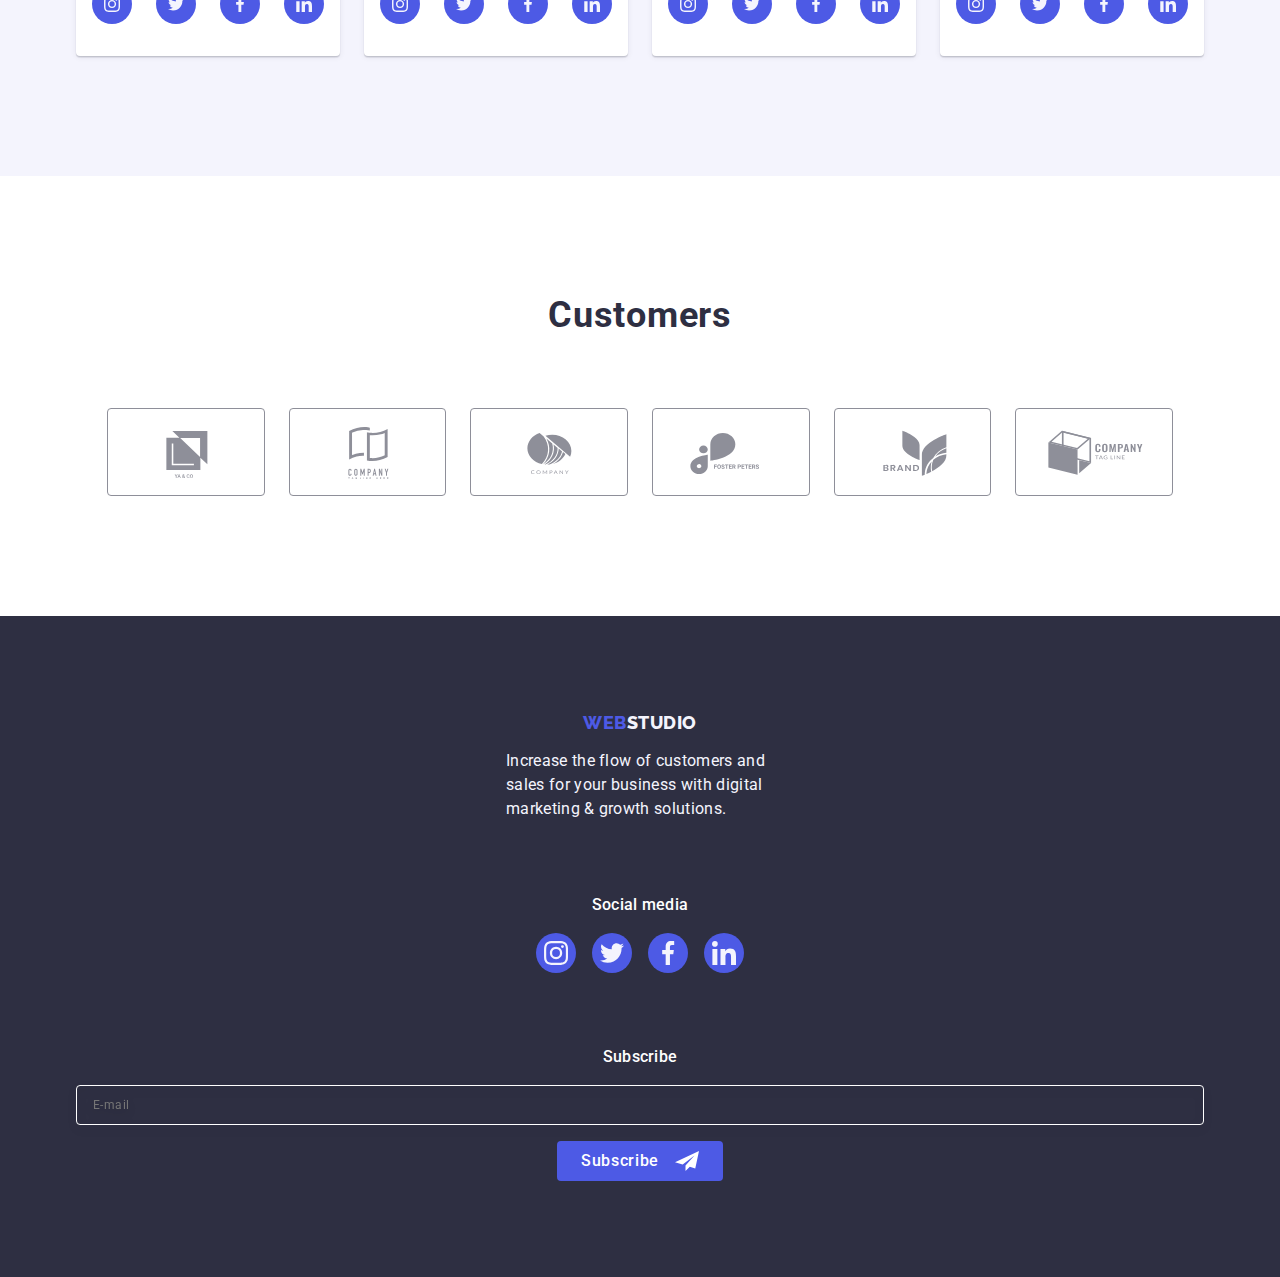
==== commit 1d1bfbca: "4th" ====
--- a/index.html
+++ b/index.html
@@ -376,7 +376,7 @@
         </div>
       </section>
     </main>
-    <!-- <footer class="bottom">
+    <footer class="bottom">
       <div class="father-footer-container container">
         <div class="footer-info-container">
           <a href="./index.html" class="logo link"
@@ -440,7 +440,7 @@
           </form>
         </div>
       </div>
-    </footer> -->
+    </footer>
     <div class="backdrop is-hidden" data-modal>
       <div class="modal">
         <button type="button" class="close-button" data-modal-close>
--- a/css/styles.css
+++ b/css/styles.css
@@ -167,14 +167,17 @@
 
 .bottom {
   background-color: var(--navy-color);
-  padding-top: 100px;
-  padding-bottom: 100px;
+  /* padding-top: 100px;
+  padding-bottom: 100px; */
+  padding-top: 96px;
+  padding-bottom: 96px;
 }
 
 .bottom .logo {
-  display: inline-block;
+  /* display: inline-block; */
   margin-bottom: 16px;
   margin-right: 0;
+  justify-content: center;
 }
 
 .logo-change-footer {
@@ -183,34 +186,42 @@
 
 .footer-text {
   color: var(--cloud-color);
-  display: flex;
-  width: 264px;
+  /* display: flex; */
+  /* width: 264px; */
+  max-width: 268px;
+  width: 100%;
   flex-direction: column;
   flex-shrink: 0;
+  margin: 0 auto;
+  margin-bottom: 72px;
 }
 
 .father-footer-container {
-  display: flex;
-  align-items: baseline;
+  /* display: flex;
+  align-items: baseline; */
+  flex-wrap: wrap;
 }
 
 .footer-info-container {
-  margin-right: 120px;
+  /* margin-right: 120px; */
 }
 
 .footer-sm-container {
-  margin-right: 80px;
+  /* margin-right: 80px; */
 }
 
 .sm-sub-text {
   font-weight: 500;
   color: var(--white-color);
   margin-bottom: 16px;
+  text-align: center;
 }
 
 .footer-sm-list {
   display: flex;
   gap: 16px;
+  margin-bottom: 72px;
+  justify-content: center;
 }
 
 .footer-sm-list .link {
@@ -234,15 +245,16 @@
 }
 
 .footer-form {
-  display: flex;
-  gap: 24px;
+  /* display: flex;
+  gap: 24px; */
+  flex-wrap: wrap;
 }
 
 .footer-input {
   padding-left: 16px;
   border-radius: 4px;
   border: 1px solid var(--white-color);
-  width: 264px;
+  width: 100%;
   height: 40px;
   flex-shrink: 0;
   background-color: transparent;
@@ -251,10 +263,12 @@
   line-height: 1.5;
   letter-spacing: 0.04em;
   filter: drop-shadow(0px 4px 4px rgba(0, 0, 0, 0.15));
+  margin-bottom: 16px;
 }
 
 .footer-button {
   display: flex;
+  margin: 0 auto;
   cursor: pointer;
   min-width: 165px;
   height: 40px;
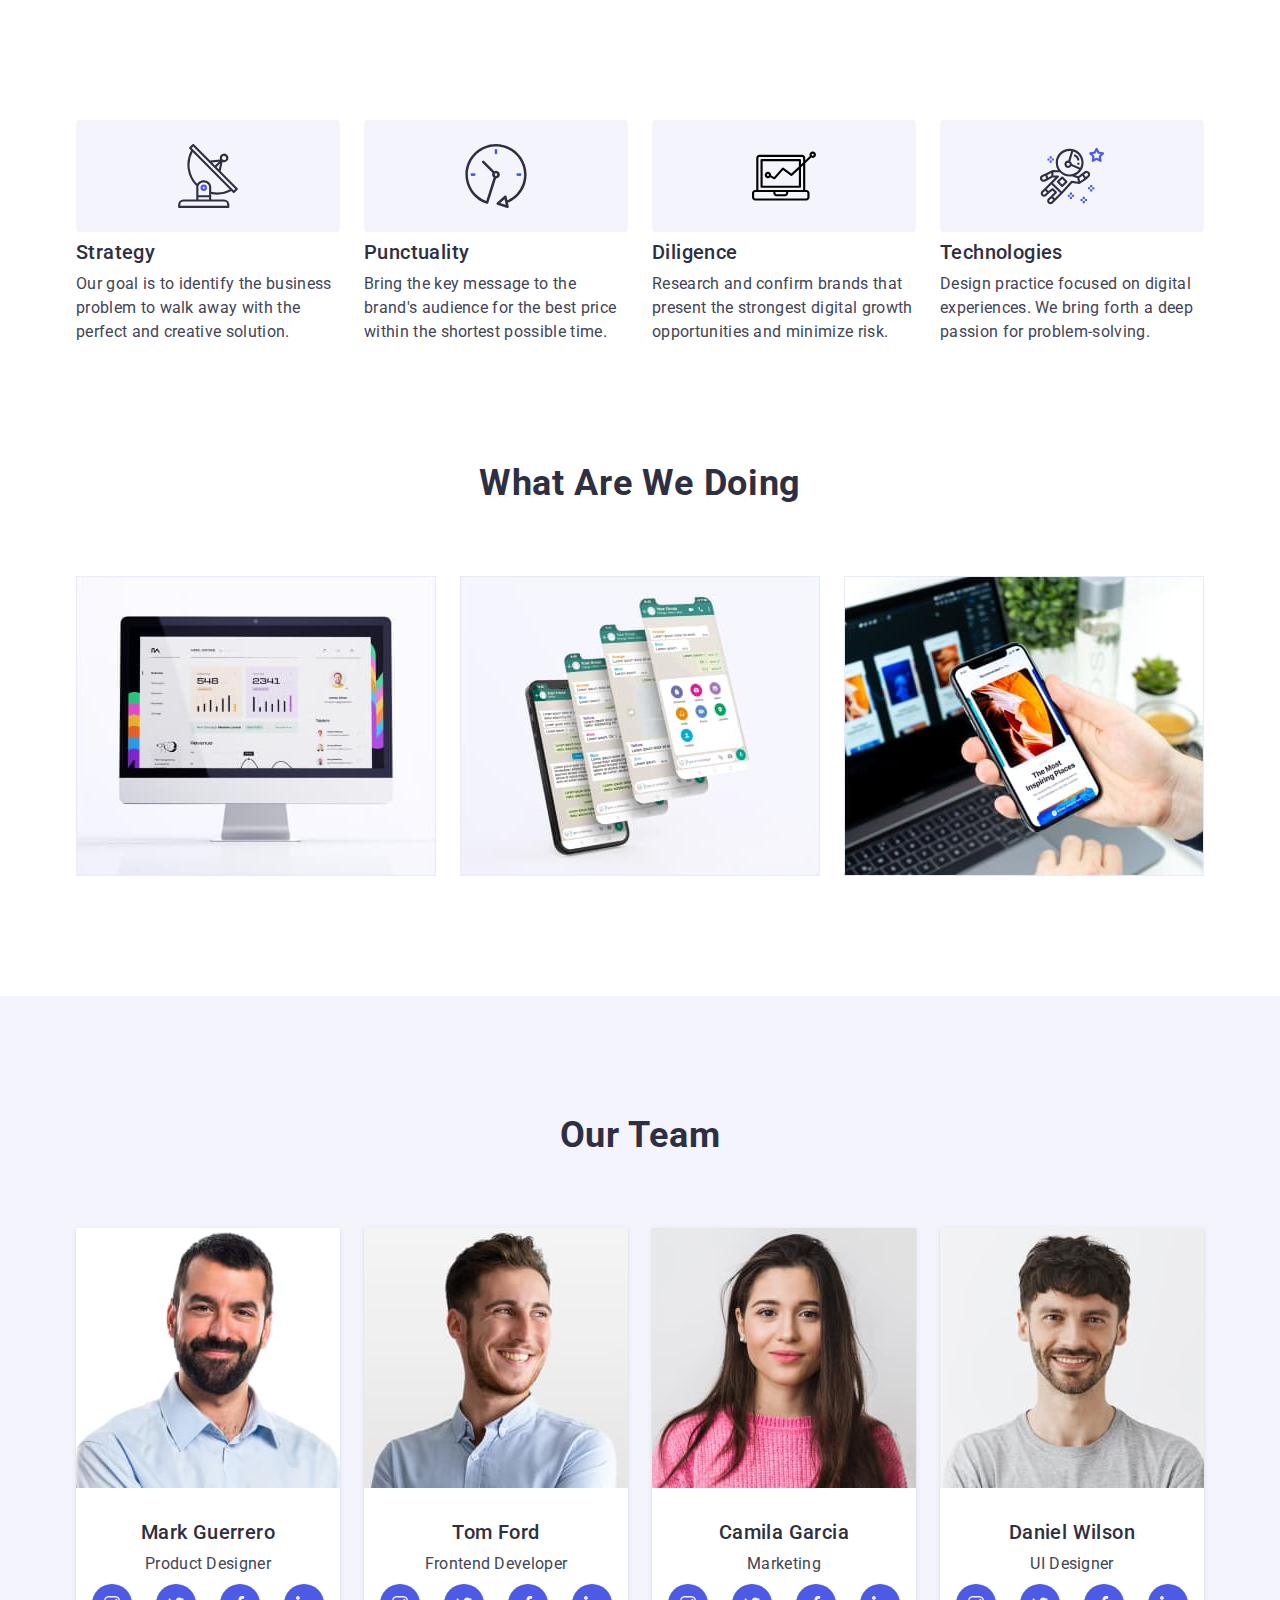
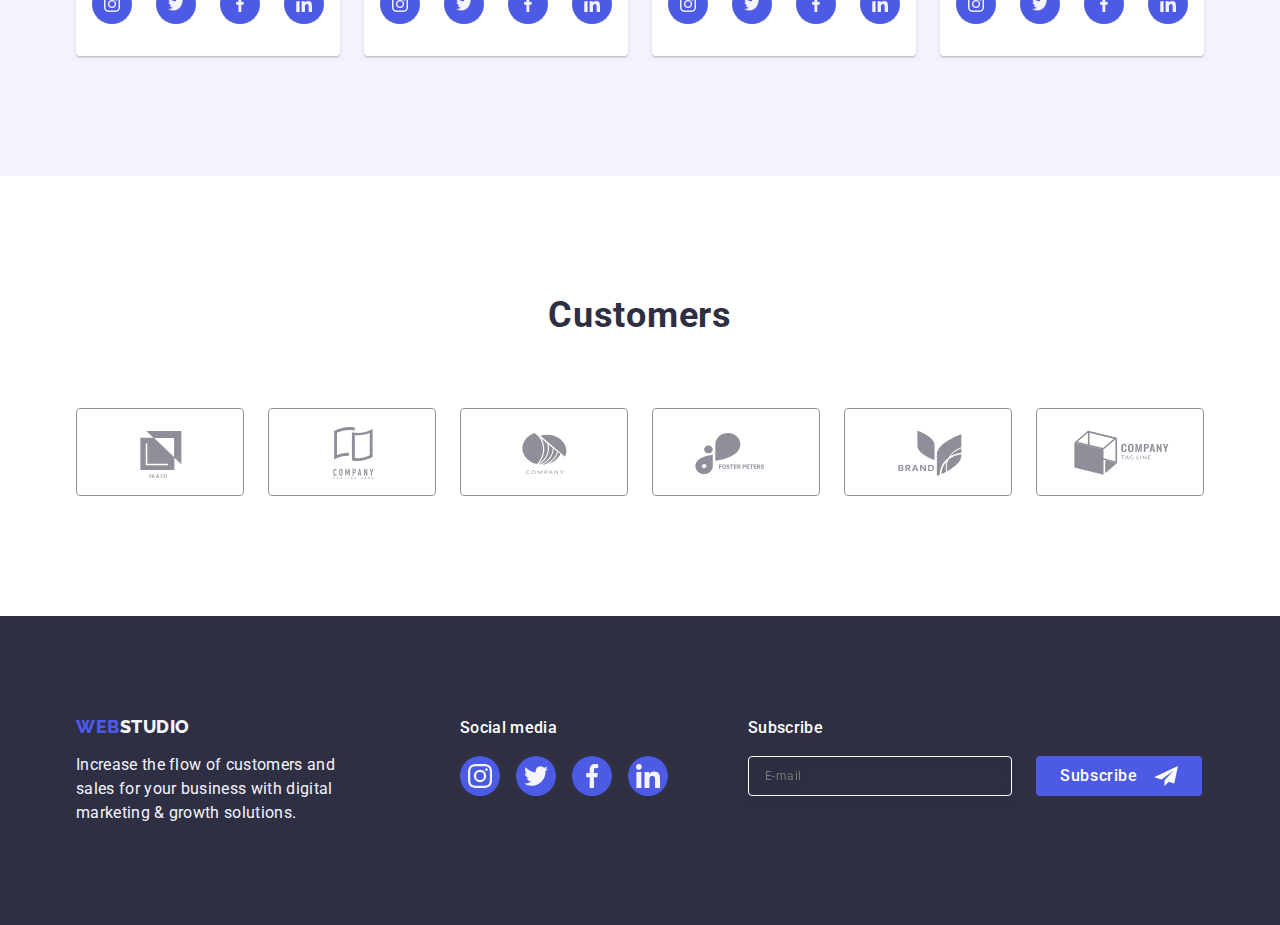
==== commit 4fd2c769: "7th" ====
--- a/index.html
+++ b/index.html
@@ -327,7 +327,7 @@
         </div>
       </section>
       <section class="section-customers">
-        <div class="container">
+        <div class="customers-container container">
           <h2 class="title">Customers</h2>
           <ul class="customers-list list">
             <li class="customers-item">
--- a/css/styles.css
+++ b/css/styles.css
@@ -197,9 +197,9 @@
 }
 
 .father-footer-container {
-  /* display: flex;
-  align-items: baseline; */
-  flex-wrap: wrap;
+  /* display: flex; */
+  /* align-items: baseline; */
+  /* flex-wrap: wrap; */
 }
 
 .footer-info-container {
@@ -732,7 +732,6 @@
   display: flex;
   justify-content: center;
   align-items: center;
-  max-width: 190px;
   height: 88px;
   border-radius: 4px;
   color: var(--light-slate-color);
--- a/css/media.css
+++ b/css/media.css
@@ -24,17 +24,59 @@
     gap: 64px 24px;
   }
 
+  .customers-container {
+    width: 552px;
+  }
+
   .customers-list {
     gap: 72px 24px;
-    justify-content: center;
   }
 
   .customers-item {
-    width: calc((75% - 48px) / 3);
+    width: calc((100% - 48px) / 3);
   }
 
   .customers-list .link {
-    max-width: 168px;
+  }
+
+  .bottom .logo {
+    display: inline-block;
+  }
+
+  .footer-text {
+    width: 264px;
+    margin-left: 0;
+    margin-bottom: 0;
+  }
+
+  .sm-sub-text {
+    text-align: start;
+  }
+
+  .footer-sm-list {
+    justify-content: start;
+    margin-bottom: 0;
+  }
+
+  .footer-form {
+    display: flex;
+    gap: 24px;
+  }
+
+  .footer-input {
+    width: 264px;
+    margin-bottom: 0;
+  }
+
+  .footer-button {
+    margin-left: 0;
+  }
+
+  .father-footer-container {
+    display: flex;
+    flex-wrap: wrap;
+    gap: 72px 24px;
+    width: 552px;
   }
 }
 
@@ -117,12 +159,39 @@
     padding-bottom: 120px;
   }
 
+  .customers-container {
+    width: 100%;
+  }
+
   .customers-list {
     display: flex;
     gap: 24px;
   }
 
   .customers-item {
-    width: calc((100% - 24px) / 7);
+    width: calc((100% - 120px) / 6);
+  }
+
+  .bottom {
+    padding-top: 100px;
+    padding-bottom: 100px;
+  }
+
+  .footer-text {
+    display: flex;
+  }
+
+  .father-footer-container {
+    width: 100%;
+    align-items: baseline;
+    gap: 0;
+  }
+
+  .footer-info-container {
+    margin-right: 120px;
+  }
+
+  .footer-sm-container {
+    margin-right: 80px;
   }
 }
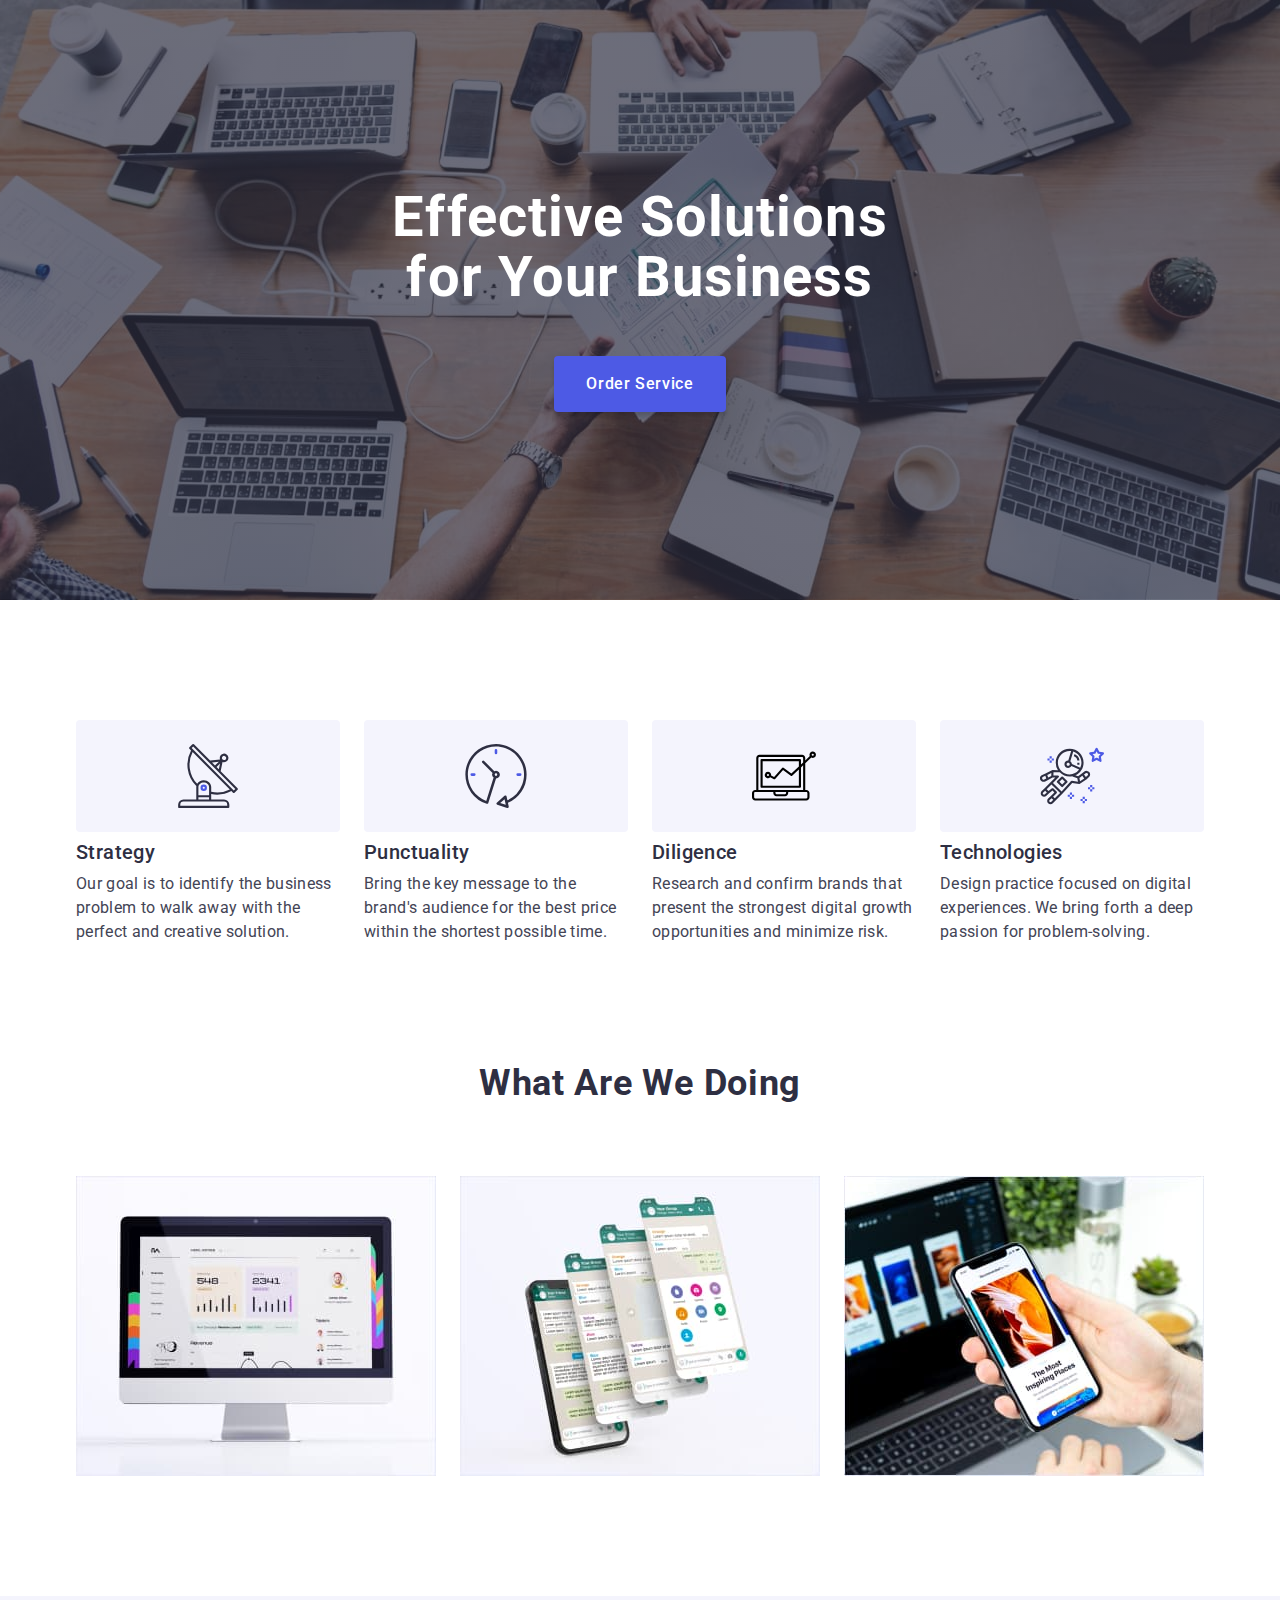
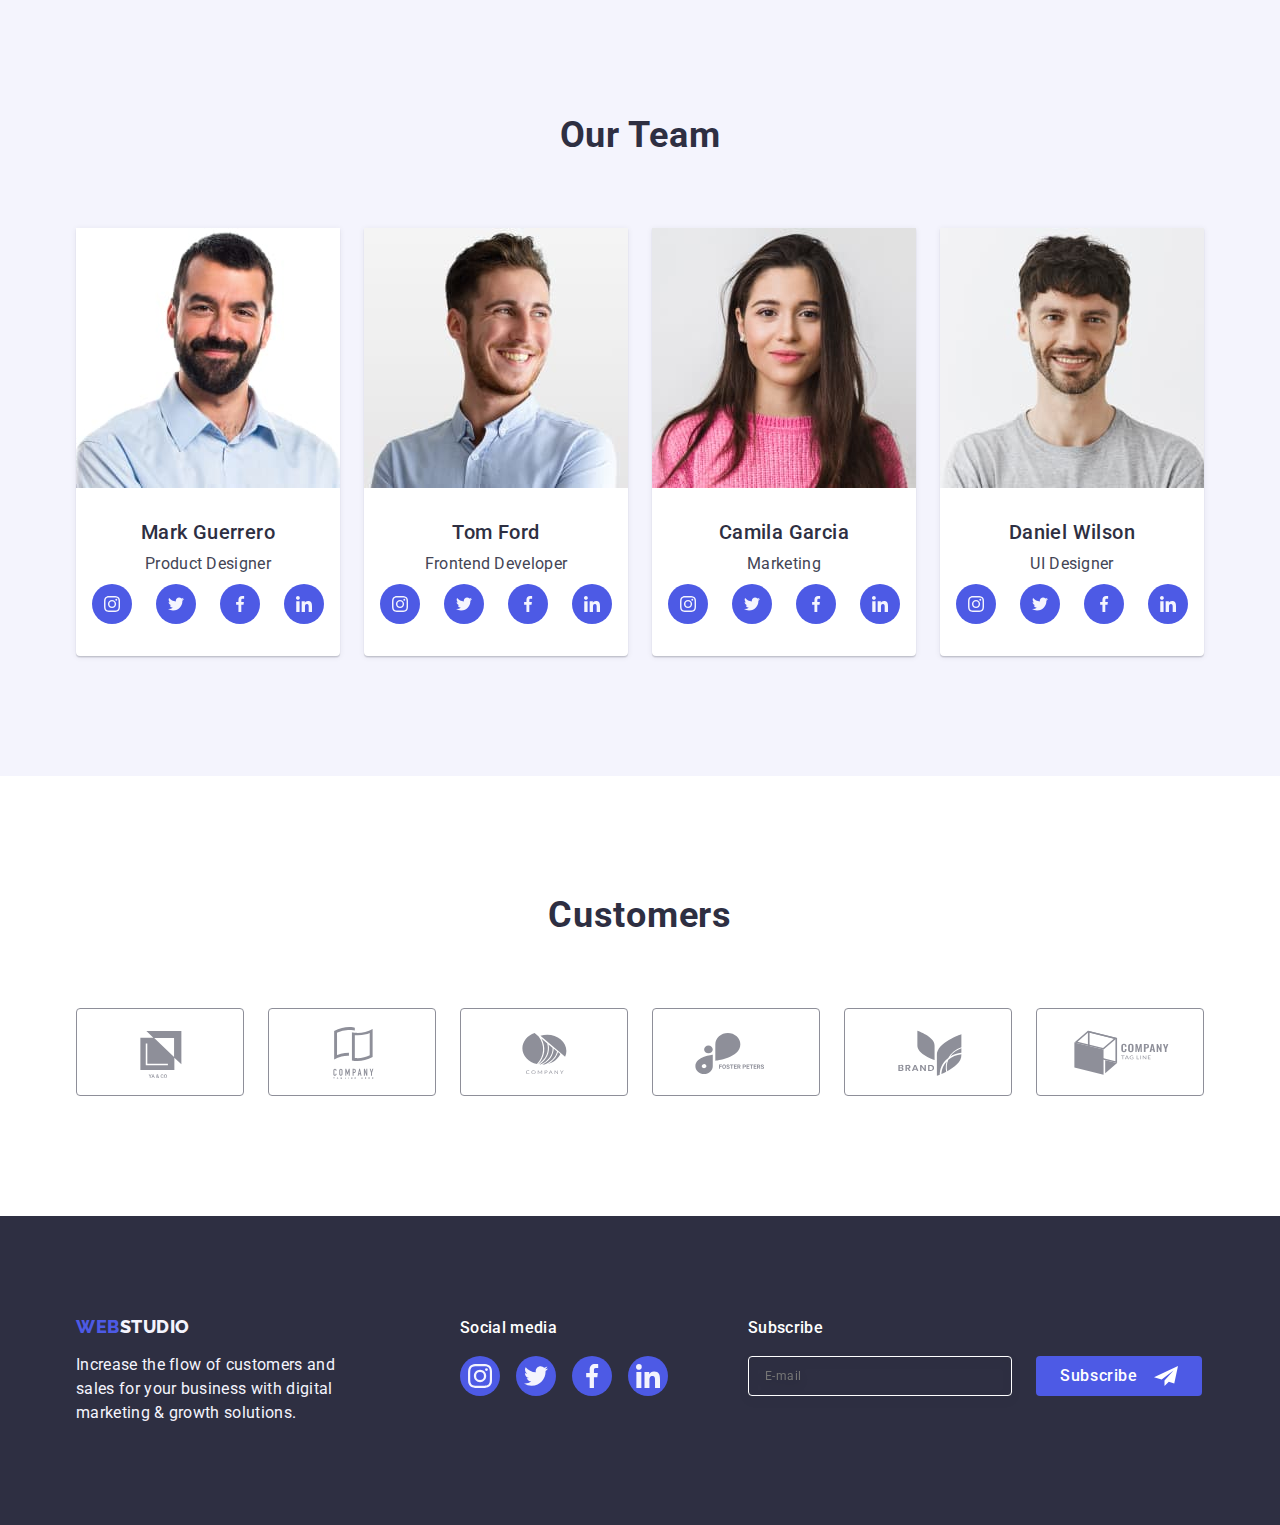
==== commit c38b0126: "8th" ====
--- a/index.html
+++ b/index.html
@@ -45,14 +45,14 @@
       </div>
     </header> -->
     <main>
-      <!-- <section class="main-section">
+      <section class="main-section">
         <div class="container">
           <h1 class="main-title">Effective Solutions for Your Business</h1>
           <button type="button" class="main-button" data-modal-open>
             Order Service
           </button>
         </div>
-      </section> -->
+      </section>
       <section class="prof-section">
         <div class="container">
           <h2 class="visually-hidden">Advantages</h2>
--- a/css/styles.css
+++ b/css/styles.css
@@ -496,30 +496,48 @@
       rgba(46, 47, 66, 0.7),
       rgba(46, 47, 66, 0.7)
     ),
-    url(../images/people-office.jpg);
+    url(../images/people-office-mob.jpg);
   background-repeat: no-repeat;
   background-position: center;
   background-size: cover;
   margin: 0 auto;
   background-color: var(--navy-color);
-  padding-top: 188px;
-  padding-bottom: 188px;
+  /* padding-top: 188px;
+  padding-bottom: 188px; */
+  padding-top: 112px;
+  padding-bottom: 112px;
   max-width: 1440px;
 }
 
+@media (min-device-pixel-ratio: 2),
+  (min-resolution: 192dpi),
+  (min-resolution: 2dppx) {
+  .main-section {
+    background-image: linear-gradient(
+        rgba(46, 47, 66, 0.7),
+        rgba(46, 47, 66, 0.7)
+      ),
+      url(../images/people-office-mob-2x.jpg);
+  }
+}
+
 .main-title {
-  font-size: 56px;
+  /* font-size: 56px; */
+  font-size: 36px;
   font-weight: 700;
-  line-height: 1.07;
+  /* line-height: 1.07; */
+  line-height: 1.11;
   letter-spacing: 0.02em;
   text-align: center;
   color: var(--white-color);
   display: flex;
-  max-width: 496px;
+  /* max-width: 496px; */
+  max-width: 320px;
   flex-direction: column;
   flex-shrink: 0;
   margin: 0 auto;
-  margin-bottom: 48px;
+  /* margin-bottom: 48px; */
+  margin-bottom: 72px;
 }
 
 .main-button {
--- a/css/media.css
+++ b/css/media.css
@@ -3,6 +3,33 @@
     max-width: 768px;
   }
 
+  .main-section {
+    background-image: linear-gradient(
+        rgba(46, 47, 66, 0.7),
+        rgba(46, 47, 66, 0.7)
+      ),
+      url(../images/people-office-pad.jpg);
+  }
+
+  @media (min-device-pixel-ratio: 2),
+    (min-resolution: 192dpi),
+    (min-resolution: 2dppx) {
+    .main-section {
+      background-image: linear-gradient(
+          rgba(46, 47, 66, 0.7),
+          rgba(46, 47, 66, 0.7)
+        ),
+        url(../images/people-office-pad-2x.jpg);
+    }
+  }
+
+  .main-title {
+    font-size: 56px;
+    line-height: 1.07;
+    max-width: 496px;
+    margin-bottom: 36px;
+  }
+
   .prof-section {
     padding-top: 96px;
     padding-bottom: 96px;
@@ -34,9 +61,6 @@
 
   .customers-item {
     width: calc((100% - 48px) / 3);
-  }
-
-  .customers-list .link {
   }
 
   .bottom .logo {
@@ -85,6 +109,32 @@
     max-width: 1158px;
     padding-left: 15px;
     padding-right: 15px;
+  }
+
+  .main-section {
+    background-image: linear-gradient(
+        rgba(46, 47, 66, 0.7),
+        rgba(46, 47, 66, 0.7)
+      ),
+      url(../images/people-office.jpg);
+    padding-top: 188px;
+    padding-bottom: 188px;
+  }
+
+  @media (min-device-pixel-ratio: 2),
+    (min-resolution: 192dpi),
+    (min-resolution: 2dppx) {
+    .main-section {
+      background-image: linear-gradient(
+          rgba(46, 47, 66, 0.7),
+          rgba(46, 47, 66, 0.7)
+        ),
+        url(../images/people-office-2x.jpg);
+    }
+  }
+
+  .main-title {
+    margin-bottom: 48px;
   }
 
   .prof-section {
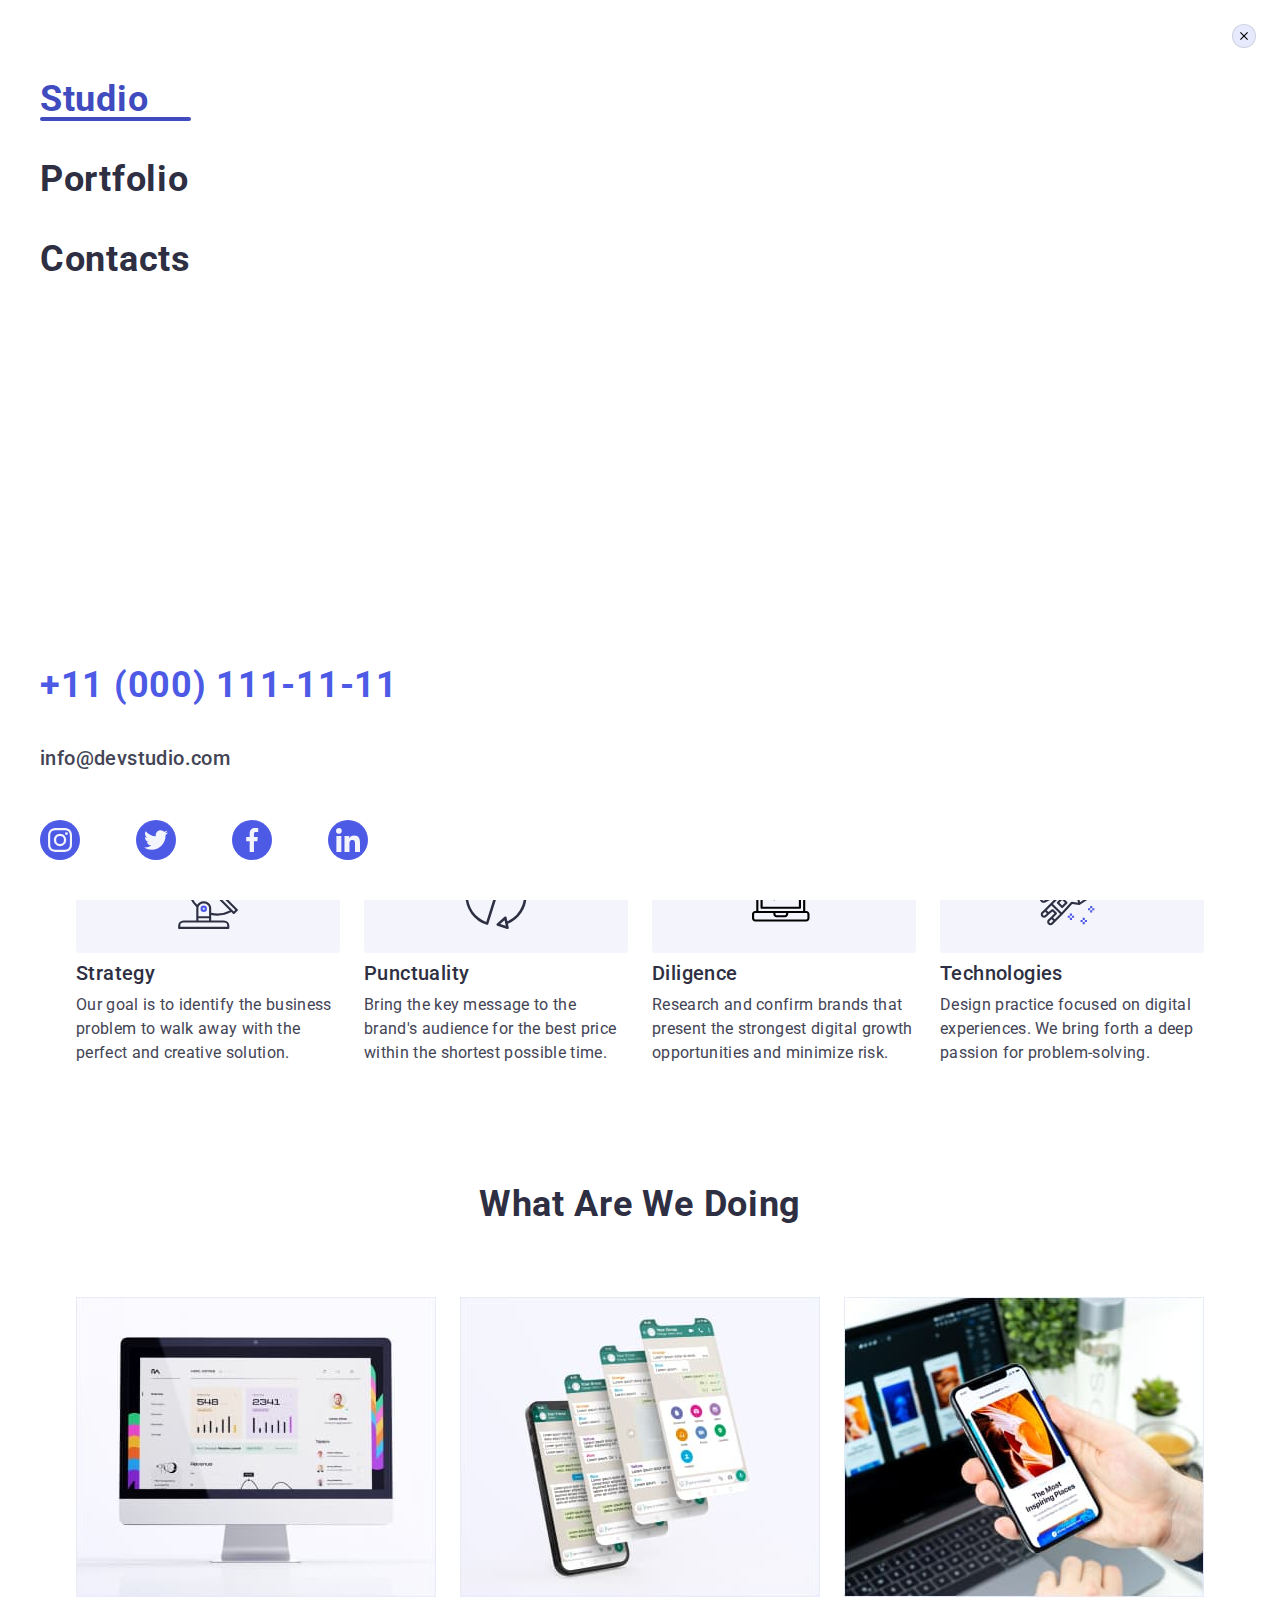
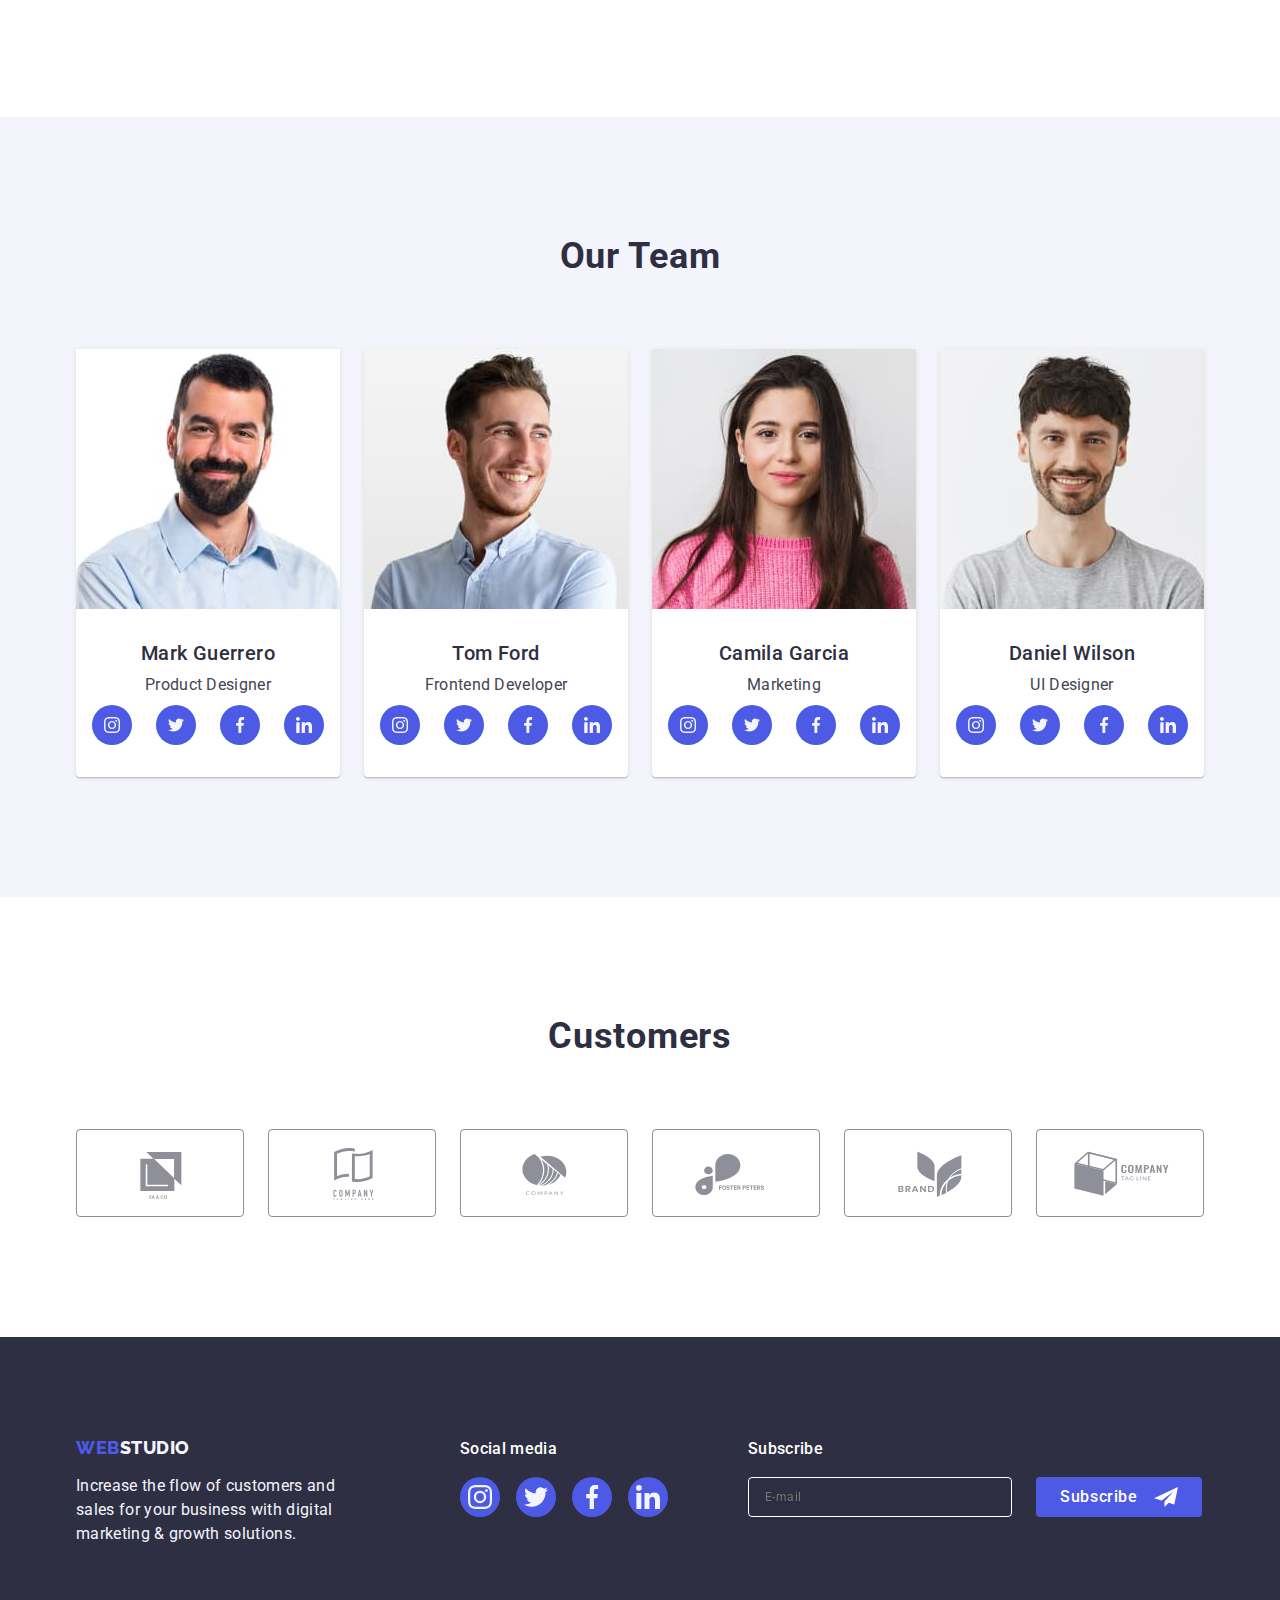
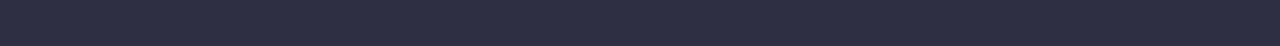
==== commit f9735a34: "9th" ====
--- a/index.html
+++ b/index.html
@@ -18,7 +18,7 @@
     <title>Main Page</title>
   </head>
   <body>
-    <!-- <header class="top-line">
+    <header class="top-line">
       <div class="container navigation-container">
         <nav class="navigation">
           <a href="./index.html" class="logo link"
@@ -42,8 +42,75 @@
             </li>
           </ul>
         </address>
+        <button type="button" class="mob-menu-op-button" data-menu-open>
+          <svg class="mob-menu-op-icon" width="32" height="22">
+            <use href="./images/icons.svg#icon-menu-hamburger"></use>
+          </svg>
+        </button>
       </div>
-    </header> -->
+      <div class="mob-menu is-hidden" data-menu>
+        <div>
+          <button type="button" class="mob-close-button" data-menu-close>
+            <svg class="mob-close-icon" width="8" height="8">
+              <use href="./images/icons.svg#icon-close-black"></use>
+            </svg>
+          </button>
+          <nav class="mob-navigation">
+            <ul class="page-nav-mob list">
+              <li><a href="./index.html" class="link current">Studio</a></li>
+              <li><a href="./portfolio.html" class="link">Portfolio</a></li>
+              <li><a href="" class="link">Contacts</a></li>
+            </ul>
+          </nav>
+        </div>
+        <div>
+          <address class="header-mob-adres">
+            <ul class="contacts-mob list">
+              <li>
+                <a href="mailto:info@devstudio.com" class="link mail"
+                  >info@devstudio.com</a
+                >
+              </li>
+              <li>
+                <a href="tel:+110001111111" class="link tel"
+                  >+11 (000) 111-11-11</a
+                >
+              </li>
+            </ul>
+          </address>
+          <ul class="mob-sm-list list">
+            <li class="mob-sm-item">
+              <a href="" class="link">
+                <svg class="icon" width="24" height="24">
+                  <use href="./images/icons.svg#icon-instagram-logo"></use>
+                </svg>
+              </a>
+            </li>
+            <li class="mob-sm-item">
+              <a href="" class="link">
+                <svg class="icon" width="24" height="24">
+                  <use href="./images/icons.svg#icon-twitter-logo"></use>
+                </svg>
+              </a>
+            </li>
+            <li class="mob-sm-item">
+              <a href="" class="link">
+                <svg class="icon" width="24" height="24">
+                  <use href="./images/icons.svg#icon-facebook-logo"></use>
+                </svg>
+              </a>
+            </li>
+            <li class="mob-sm-item">
+              <a href="" class="link">
+                <svg class="icon" width="24" height="24">
+                  <use href="./images/icons.svg#icon-linkedin-logo"></use>
+                </svg>
+              </a>
+            </li>
+          </ul>
+        </div>
+      </div>
+    </header>
     <main>
       <section class="main-section">
         <div class="container">
@@ -114,6 +181,7 @@
           <ul class="projects-list list">
             <li class="projects-item">
               <img
+                srcset="./images/img1.jpg 1x, ./images/img1-2x.jpg 2x"
                 src="./images/img1.jpg"
                 alt="computer"
                 width="360"
@@ -122,6 +190,7 @@
             </li>
             <li class="projects-item">
               <img
+                srcset="./images/img2.jpg 1x, ./images/img2-2x.jpg 2x"
                 src="./images/img2.jpg"
                 alt="telephone"
                 width="360"
@@ -130,6 +199,7 @@
             </li>
             <li class="projects-item">
               <img
+                srcset="./images/img3.jpg 1x, ./images/img3-2x.jpg 2x"
                 src="./images/img3.jpg"
                 alt="telephone"
                 width="360"
@@ -145,6 +215,7 @@
           <ul class="our-team-list list">
             <li class="our-team-item">
               <img
+                srcset="./images/teamcard1.jpg 1x, ./images/teamcard1-2x.jpg 2x"
                 src="./images/teamcard1.jpg"
                 alt="mark"
                 width="264"
@@ -190,6 +261,7 @@
             </li>
             <li class="our-team-item">
               <img
+                srcset="./images/teamcard2.jpg 1x, ./images/teamcard2-2x.jpg 2x"
                 src="./images/teamcard2.jpg"
                 alt="tom"
                 width="264"
@@ -235,6 +307,7 @@
             </li>
             <li class="our-team-item">
               <img
+                srcset="./images/teamcard3.jpg 1x, ./images/teamcard3-2x.jpg 2x"
                 src="./images/teamcard3.jpg"
                 alt="camila"
                 width="264"
@@ -280,6 +353,7 @@
             </li>
             <li class="our-team-item">
               <img
+                srcset="./images/teamcard4.jpg 1x, ./images/teamcard4-2x.jpg 2x"
                 src="./images/teamcard4.jpg"
                 alt="daniel"
                 width="264"
@@ -522,5 +596,6 @@
       </div>
     </div>
     <script src="./js/modal.js"></script>
+    <script src="./js/menu.js"></script>
   </body>
 </html>
--- a/css/styles.css
+++ b/css/styles.css
@@ -67,6 +67,9 @@
   box-shadow: 0px 1px 6px 0px rgba(46, 47, 66, 0.08),
     0px 1px 1px 0px rgba(46, 47, 66, 0.16),
     0px 2px 1px 0px rgba(46, 47, 66, 0.08);
+  padding-top: 24px;
+  padding-bottom: 24px;
+  width: 100%;
 }
 
 .navigation {
@@ -84,7 +87,6 @@
   text-decoration: none;
   color: var(--iris-color);
   display: flex;
-  margin-right: 76px;
 }
 
 .logo-change {
@@ -97,72 +99,146 @@
   margin: 0;
 }
 
-.page-nav {
-  display: flex;
+.mob-menu-op-button {
+  background-color: transparent;
+  border: none;
+  padding: 0;
+  cursor: pointer;
+}
+
+.mob-menu-op-button:is(:hover, :focus) {
+  fill: var(--ocean-color);
+}
+
+.mob-menu-op-icon {
+  transition: fill 250ms cubic-bezier(0.4, 0, 0.2, 1);
+}
+
+.mob-menu {
+  background-color: var(--white-color);
+  position: fixed;
+  top: 0;
+  left: 0;
+  width: 100vw;
+  height: 100vh;
+  z-index: 2;
+  padding: 24px 24px 40px 40px;
+  display: flex;
+  flex-direction: column;
+  justify-content: space-between;
+}
+
+.mob-close-button {
+  display: block;
+  margin-left: auto;
+  margin-bottom: 32px;
+  width: 24px;
+  height: 24px;
+  border-radius: 50%;
+  display: flex;
+  align-items: center;
+  justify-content: center;
+  background-color: var(--corn-color);
+  border: 1px solid rgba(0, 0, 0, 0.1);
+  padding: 0;
+  cursor: pointer;
+  transition: background-color 250ms cubic-bezier(0.4, 0, 0.2, 1),
+    border 250ms cubic-bezier(0.4, 0, 0.2, 1);
+}
+
+.mob-close-button:is(:hover, :focus) {
+  background-color: var(--ocean-color);
+  border: none;
+  fill: var(--white-color);
+}
+
+.mob-close-icon {
+  transition: fill 250ms cubic-bezier(0.4, 0, 0.2, 1);
+}
+
+.page-nav-mob {
+  display: inline-flex;
+  flex-direction: column;
   gap: 40px;
-  margin: 0 auto;
-}
-
-.page-nav .link {
-  font-weight: 500;
+}
+
+.page-nav-mob .link {
+  font-size: 36px;
+  font-weight: 700;
+  line-height: 1.11;
+  letter-spacing: 0.02em;
   font-style: normal;
   text-decoration: none;
   color: var(--navy-color);
   display: block;
-  padding-top: 24px;
-  padding-bottom: 24px;
   transition: color 250ms cubic-bezier(0.4, 0, 0.2, 1);
 }
 
-.page-nav .link:hover,
-.page-nav .link:active,
-.page-nav .link:focus {
+.page-nav-mob .link:is(:hover, :focus) {
   color: var(--ocean-color);
 }
 
-.page-nav .link.current {
+.page-nav-mob .link.current {
   color: var(--ocean-color);
 }
 
-.current {
-  position: relative;
-}
-
-.current::after {
-  content: "";
-  width: 100%;
-  height: 4px;
-  border-radius: 2px;
-  position: absolute;
-  bottom: -1px;
-  background-color: var(--ocean-color);
-  left: 0;
-}
-
-.header-adres {
-  font-style: normal;
-  display: flex;
-}
-
-.contacts {
-  display: flex;
+.header-mob-adres {
+  margin-bottom: 48px;
+}
+
+.contacts-mob {
+  display: inline-flex;
+  flex-direction: column-reverse;
   gap: 40px;
 }
 
-.contacts .link {
+.contacts-mob .tel {
+  font-size: 36px;
+  font-weight: 700;
+  line-height: 1.11;
+  letter-spacing: 0.02em;
   font-style: normal;
   text-decoration: none;
+  color: var(--iris-color);
+}
+
+.contacts-mob .mail {
+  font-size: 20px;
+  font-style: normal;
+  font-weight: 500;
+  line-height: 1.2;
+  letter-spacing: 0.02em;
+  text-decoration: none;
   color: #434455;
-  display: block;
-  padding-top: 24px;
-  padding-bottom: 24px;
-  transition: color 250ms cubic-bezier(0.4, 0, 0.2, 1);
-}
-
-.contacts .link:hover,
-.contacts .link:active,
-.contacts .link:focus {
-  color: var(--ocean-color);
+}
+
+.mob-sm-list {
+  display: flex;
+  justify-content: space-between;
+  max-width: 328px;
+}
+
+.mob-sm-list .link {
+  display: flex;
+  justify-content: center;
+  align-items: center;
+  width: 40px;
+  height: 40px;
+  border-radius: 50%;
+  background-color: var(--iris-color);
+}
+
+.mob-sm-list .icon {
+  fill: var(--cloud-color);
+}
+
+.mob-sm-list .link:is(:hover, :focus) {
+  background-color: var(--ocean-color);
+}
+
+.page-nav,
+.contacts {
+  display: none;
 }
 
 .bottom {
--- a/css/media.css
+++ b/css/media.css
@@ -1,6 +1,74 @@
 @media screen and (min-width: 768px) {
   .container {
     max-width: 768px;
+  }
+
+  .page-nav {
+    display: flex;
+    gap: 40px;
+    margin: 0 auto;
+  }
+
+  .page-nav .link {
+    font-weight: 500;
+    font-style: normal;
+    text-decoration: none;
+    color: var(--navy-color);
+    display: block;
+    padding-top: 24px;
+    padding-bottom: 24px;
+    transition: color 250ms cubic-bezier(0.4, 0, 0.2, 1);
+  }
+
+  .page-nav .link:hover,
+  .page-nav .link:active,
+  .page-nav .link:focus {
+    color: var(--ocean-color);
+  }
+
+  .page-nav .link.current {
+    color: var(--ocean-color);
+  }
+
+  .current {
+    position: relative;
+  }
+
+  .current::after {
+    content: "";
+    width: 100%;
+    height: 4px;
+    border-radius: 2px;
+    position: absolute;
+    bottom: -1px;
+    background-color: var(--ocean-color);
+    left: 0;
+  }
+
+  .header-adres {
+    font-style: normal;
+    display: flex;
+  }
+
+  .contacts {
+    display: flex;
+    gap: 40px;
+  }
+
+  .contacts .link {
+    font-style: normal;
+    text-decoration: none;
+    color: #434455;
+    display: block;
+    padding-top: 24px;
+    padding-bottom: 24px;
+    transition: color 250ms cubic-bezier(0.4, 0, 0.2, 1);
+  }
+
+  .contacts .link:hover,
+  .contacts .link:active,
+  .contacts .link:focus {
+    color: var(--ocean-color);
   }
 
   .main-section {
